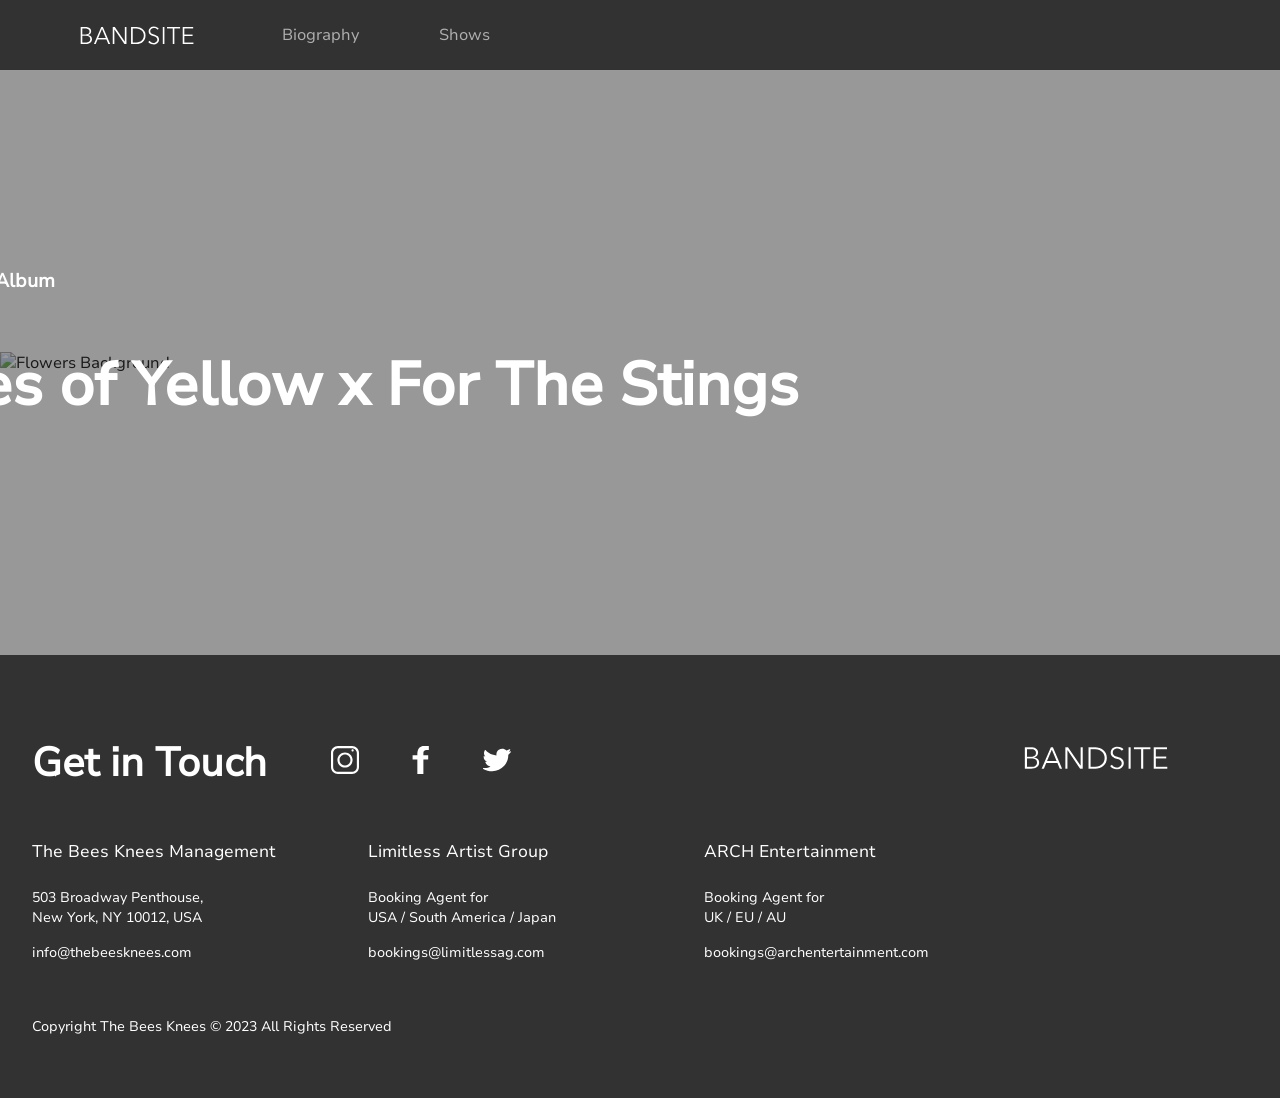
==== pages/shows.html @ fbd60a9e "added comments section to index, need to work on the avatar image, and align the header" ====
<!DOCTYPE html>
<html lang="en">

<head>
    <meta charset="UTF-8">
    <meta name="viewport" content="width=device-width, initial-scale=1.0">
    <meta name="author" content="Emerson Guimaraes">
    <title>Band Site</title>
    <link rel="stylesheet" href="../styles/patials/_global.scss">
    <link rel="stylesheet" href="../styles/shows.css">
</head>

<body>
    <header>
        <nav class="header-nav">
            <a href="../index.html" class="header-logo">
                <img src="../assets/logos/Logo-bandsite.svg" alt="Band Site Logo" class="header-logo-image">
            </a>
            <div class="header-nav-links">
                <li><a href="../index.html">Biography</a></li>
                <li><a href="#">Shows</a></li>
            </div>
        </nav>
        <section>
            <div class="header-container-background">
                <div class="header-container-image-container">
                    <img src="./assets/images/hero-bio.jpg" alt="Flowers Background" class="header-container-image">
                </div>
                <div class="header-container-text">
                    <h3 class="header-container-text-h3">Beautiful Beasts Album</h3>
                    <h1 class="header-container-text-h1">Stripes of Yellow x For The Stings</h1>
                </div>
            </div>
        </section>
    </header>

    <main>
        <section id="shows">
        </section>
    </main>

    <footer class="footer">
        <div class="footer-container">
            <div class="footer-get-in-touch">
                <h2>Get in Touch</h2>
                <div class="footer-social-icons">
                    <a href="https://www.instagram.com/" class="footer-icon">
                        <img src="../assets/icons/SVG/Icon-instagram.svg" alt="Instagram Icon">
                    </a>
                    <a href="https://www.Facebook.com/" class="footer-icon">
                        <img src="../assets/icons/SVG/Icon-facebook.svg" alt="Facebook Icon">
                    </a>
                    <a href="https://www.x.com/" class="footer-icon">
                        <img src="../assets/icons/SVG/Icon-twitter.svg" alt="Twitter Icon">
                    </a>
                </div>
            </div>

            <div class="footer-contact-info">
                <div class="footer-column">
                    <h3>The Bees Knees Management</h3>
                    <p>503 Broadway Penthouse,<br>New York, NY 10012, USA</p>
                    <p><a href="mailto:info@thebeesknees.com">info@thebeesknees.com</a></p>
                </div>

                <div class="footer-column">
                    <h3>Limitless Artist Group</h3>
                    <p>Booking Agent for <br>USA / South America / Japan</p>
                    <p><a href="mailto:bookings@limitlessag.com">bookings@limitlessag.com</a></p>
                </div>

                <div class="footer-column">
                    <h3>ARCH Entertainment</h3>
                    <p>Booking Agent for <br>UK / EU / AU</p>
                    <p><a href="mailto:bookings@archentertainment.com">bookings@archentertainment.com</a></p>
                </div>
            </div>
            <div class="footer-copyright">
                <p>Copyright The Bees Knees © 2023 All Rights Reserved</p>
            </div>
        </div>
        <div class="footer-brand-container">
            <a href="#" class="footer-logo">
                <img src="../assets/logos/Logo-bandsite.svg" alt="Band Site Logo" class="footer-logo-image">
            </a>
        </div>
    </footer>

</body>

</html>
---- styles/shows.css ----
/* Font Variables */
/* Colors Variables */
/* BansSite-Black */
/* BansSite-Silver */
/* BansSite-White */
/* Secondary Colors */
/* BansSite-DarkBlack */
/* BansSite-Mercury */
/* BansSite-Alabaster */
/* Font Face */
@font-face {
  font-family: "NunitoSans-Regular";
  font-style: normal;
  font-weight: 400;
  src: url("../../assets/fonts/NunitoSans-Regular.woff") format("woff");
}
@font-face {
  font-family: "NunitoSans-Medium";
  font-style: normal;
  src: url("../../assets/fonts/NunitoSans-Medium.woff") format("woff");
}
@font-face {
  font-family: "NunitoSans-Bold";
  font-style: normal;
  src: url("../../assets/fonts/NunitoSans-Bold.woff") format("woff");
}
/* Styles Start */
body {
  font-family: "NunitoSans-Regular", sans-serif;
  margin: 0;
}

.header-nav {
  background-color: #323232;
  display: flex;
  align-items: center;
  padding: 0;
}
@media screen and (max-width: 1279px) {
  .header-nav {
    flex-direction: row;
  }
}
@media screen and (max-width: 767px) {
  .header-nav {
    flex-direction: column;
  }
}

.header-logo {
  display: flex;
  align-items: center;
  padding: 0 2rem;
  margin-left: 3rem;
}
@media screen and (max-width: 1279px) {
  .header-logo {
    margin-left: 2rem;
    gap: 1rem;
    max-width: 8rem;
  }
}
@media screen and (max-width: 767px) {
  .header-logo {
    flex-direction: column;
    align-items: center;
    gap: 1rem;
    padding: 0;
    margin: 0;
    justify-content: center;
  }
}

.header-logo-image {
  display: block;
  width: auto;
  height: auto;
  -o-object-fit: contain;
     object-fit: contain;
  margin-right: 2rem;
}
@media screen and (max-width: 1279px) {
  .header-logo-image {
    margin-left: -1rem;
    width: 9rem;
  }
}
@media screen and (max-width: 767px) {
  .header-logo-image {
    padding-top: 1.5rem;
    margin-right: 0;
    width: 145%;
  }
}

.header-nav-links {
  list-style-type: none;
  display: flex;
  gap: 2rem;
  width: 100%;
  margin: 0;
}
@media screen and (max-width: 1279px) {
  .header-nav-links {
    gap: 1.5rem;
  }
}
@media screen and (max-width: 767px) {
  .header-nav-links {
    gap: 2rem;
    font-size: 1.25rem;
  }
}
.header-nav-links a {
  text-decoration: none;
  color: #afafaf;
}
.header-nav-links li {
  display: inline-block;
  text-align: center;
  padding: 1.5rem;
  position: relative;
}
@media screen and (max-width: 1279px) {
  .header-nav-links li {
    font-size: 1.15rem;
  }
}
@media screen and (max-width: 767px) {
  .header-nav-links li {
    width: 100%;
  }
}
.header-nav-links li::after {
  content: "";
  position: absolute;
  bottom: 0;
  left: 50%;
  transform: translateX(-50%);
  width: 1rem;
  height: 0.25rem;
  background-color: #ffffff;
  visibility: hidden;
}
.header-nav-links li:hover::after, .header-nav-links li.active::after {
  visibility: visible;
  width: 70%;
}
@media screen and (max-width: 1279px) {
  .header-nav-links li:hover::after, .header-nav-links li.active::after {
    width: 60%;
  }
}
@media screen and (max-width: 767px) {
  .header-nav-links li:hover::after, .header-nav-links li.active::after {
    width: 100%;
  }
}
.header-nav-links li:hover, .header-nav-links li.active {
  color: #ffffff;
  font-family: "NunitoSans-Bold", sans-serif;
}

footer {
  background-color: #323232;
  color: #ffffff;
  padding: 3rem 2rem;
  font-family: "NunitoSans-Regular", sans-serif;
}
footer .footer-container {
  display: grid;
  justify-content: space-between;
  align-items: flex-start;
  max-width: 85rem;
  margin: 0 auto;
}
footer .footer-container .footer-get-in-touch {
  min-width: 15rem;
  display: flex;
  align-items: center;
  justify-content: left;
}
footer .footer-container .footer-get-in-touch h2 {
  font-size: 2.5rem;
}
footer .footer-container .footer-get-in-touch .footer-social-icons {
  margin-left: 4rem;
  display: flex;
  gap: 3rem;
}
footer .footer-container .footer-get-in-touch .footer-social-icons .footer-icon img {
  width: 1.75rem;
  height: 1.75rem;
}
footer .footer-container .footer-contact-info {
  display: flex;
  justify-content: space-between;
  flex-wrap: wrap;
  gap: 3rem;
}
footer .footer-container .footer-contact-info .footer-column {
  width: 18rem;
  font-size: 0.9rem;
}
footer .footer-container .footer-contact-info .footer-column h3 {
  margin-bottom: 1.5rem;
  font-family: "NunitoSans-Regular", sans-serif;
  font-weight: 100;
}
footer .footer-container .footer-contact-info .footer-column p {
  margin-bottom: 0.5rem;
}
footer .footer-container .footer-contact-info .footer-column p a {
  text-decoration: none;
  color: #ffffff;
}
footer .footer-container .footer-copyright {
  text-align: left;
  margin-top: 2rem;
  font-size: 0.9rem;
}
footer .footer-brand-container {
  position: relative;
  display: flex;
  justify-content: flex-end;
  align-items: flex-start;
}
footer .footer-brand-container .footer-logo {
  display: block;
  position: relative;
  margin-top: -19rem;
  margin-right: 5rem;
}
footer .footer-brand-container .footer-logo .footer-logo-image {
  width: 16vh;
  height: auto;
}
@media screen and (max-width: 1024px) {
  footer .footer-container .footer-get-in-touch {
    width: 65%;
  }
  footer .footer-container .footer-get-in-touch .footer-social-icons {
    gap: 2rem;
  }
  footer .footer-container .footer-contact-info {
    width: 100%;
  }
  footer .footer-container .footer-contact-info .footer-column {
    width: auto;
  }
  footer .footer-container .footer-contact-info .footer-column h3 {
    font-size: 0.9rem;
  }
  footer .footer-container .footer-contact-info .footer-column p {
    font-size: 0.9rem;
  }
  footer .footer-container .footer-contact-info .footer-column p a {
    text-decoration: none;
    color: #ffffff;
  }
  footer .footer-container .footer-copyright {
    font-size: 0.9rem;
  }
  footer .footer-brand-container .footer-logo {
    position: absolute;
    margin-right: -1rem;
  }
  footer .footer-brand-container .footer-logo .footer-logo-image {
    width: 11vh;
  }
}
@media screen and (max-width: 768px) {
  footer {
    padding: 1rem;
  }
  footer .footer-container {
    display: flex;
    flex-direction: column;
  }
  footer .footer-container .footer-get-in-touch {
    display: block;
    width: 70%;
  }
  footer .footer-container .footer-get-in-touch h2 {
    font-size: 2.25rem;
    margin-bottom: 1rem;
  }
  footer .footer-container .footer-get-in-touch .footer-social-icons {
    margin: 0;
    margin-bottom: 1rem;
  }
  footer .footer-container .footer-contact-info {
    gap: 1rem;
    width: 100%;
    margin-bottom: 3rem;
  }
  footer .footer-container .footer-contact-info .footer-column h3 {
    font-size: 1rem;
  }
  footer .footer-container .footer-contact-info .footer-column p {
    font-size: 1rem;
  }
  footer .footer-container .footer-contact-info .footer-column p a {
    text-decoration: none;
    color: #ffffff;
  }
  footer .footer-container .footer-copyright {
    font-size: 0.8rem;
  }
  footer .footer-brand-container {
    position: absolute;
  }
  footer .footer-brand-container .footer-logo {
    margin-top: -4.5rem;
    margin-right: -9rem;
  }
  footer .footer-brand-container .footer-logo .footer-logo-image {
    width: 18vh;
  }
}

.header-container-background {
  position: relative;
  width: 100%;
  height: 65vh;
  overflow: hidden;
}
.header-container-background .header-container-image-container {
  position: relative;
  width: 100%;
  height: 100%;
  overflow: hidden;
  display: flex;
}
.header-container-background .header-container-image-container::before {
  content: "";
  position: absolute;
  width: 100%;
  height: 100%;
  background-color: #323232;
  opacity: 0.5;
  z-index: 1;
}
.header-container-background .header-container-image-container .header-container-image {
  width: 100%;
  height: auto;
  position: absolute;
  top: 50%;
  left: 50%;
  transform: translate(-50%, -50%);
}
.header-container-background .header-container-text {
  position: absolute;
  top: 50%;
  left: 20rem;
  transform: translate(-50%, -50%);
  z-index: 2;
  color: #ffffff;
  text-align: left;
}
.header-container-background .header-container-text h1 {
  font-size: 3.75rem;
  font-family: "NunitoSans-Medium", sans-serif;
}
@media screen and (max-width: 1024px) {
  .header-container-background {
    height: 40vh;
  }
  .header-container-background .header-container-text {
    left: 35%;
    transform: translate(-50%, -50%);
    text-align: left;
  }
  .header-container-background .header-container-text h1 {
    font-size: 4rem;
  }
}
@media screen and (max-width: 768px) {
  .header-container-background {
    height: 30vh;
  }
  .header-container-background .header-container-text h1 {
    font-size: 1.9rem;
  }
}/*# sourceMappingURL=shows.css.map */
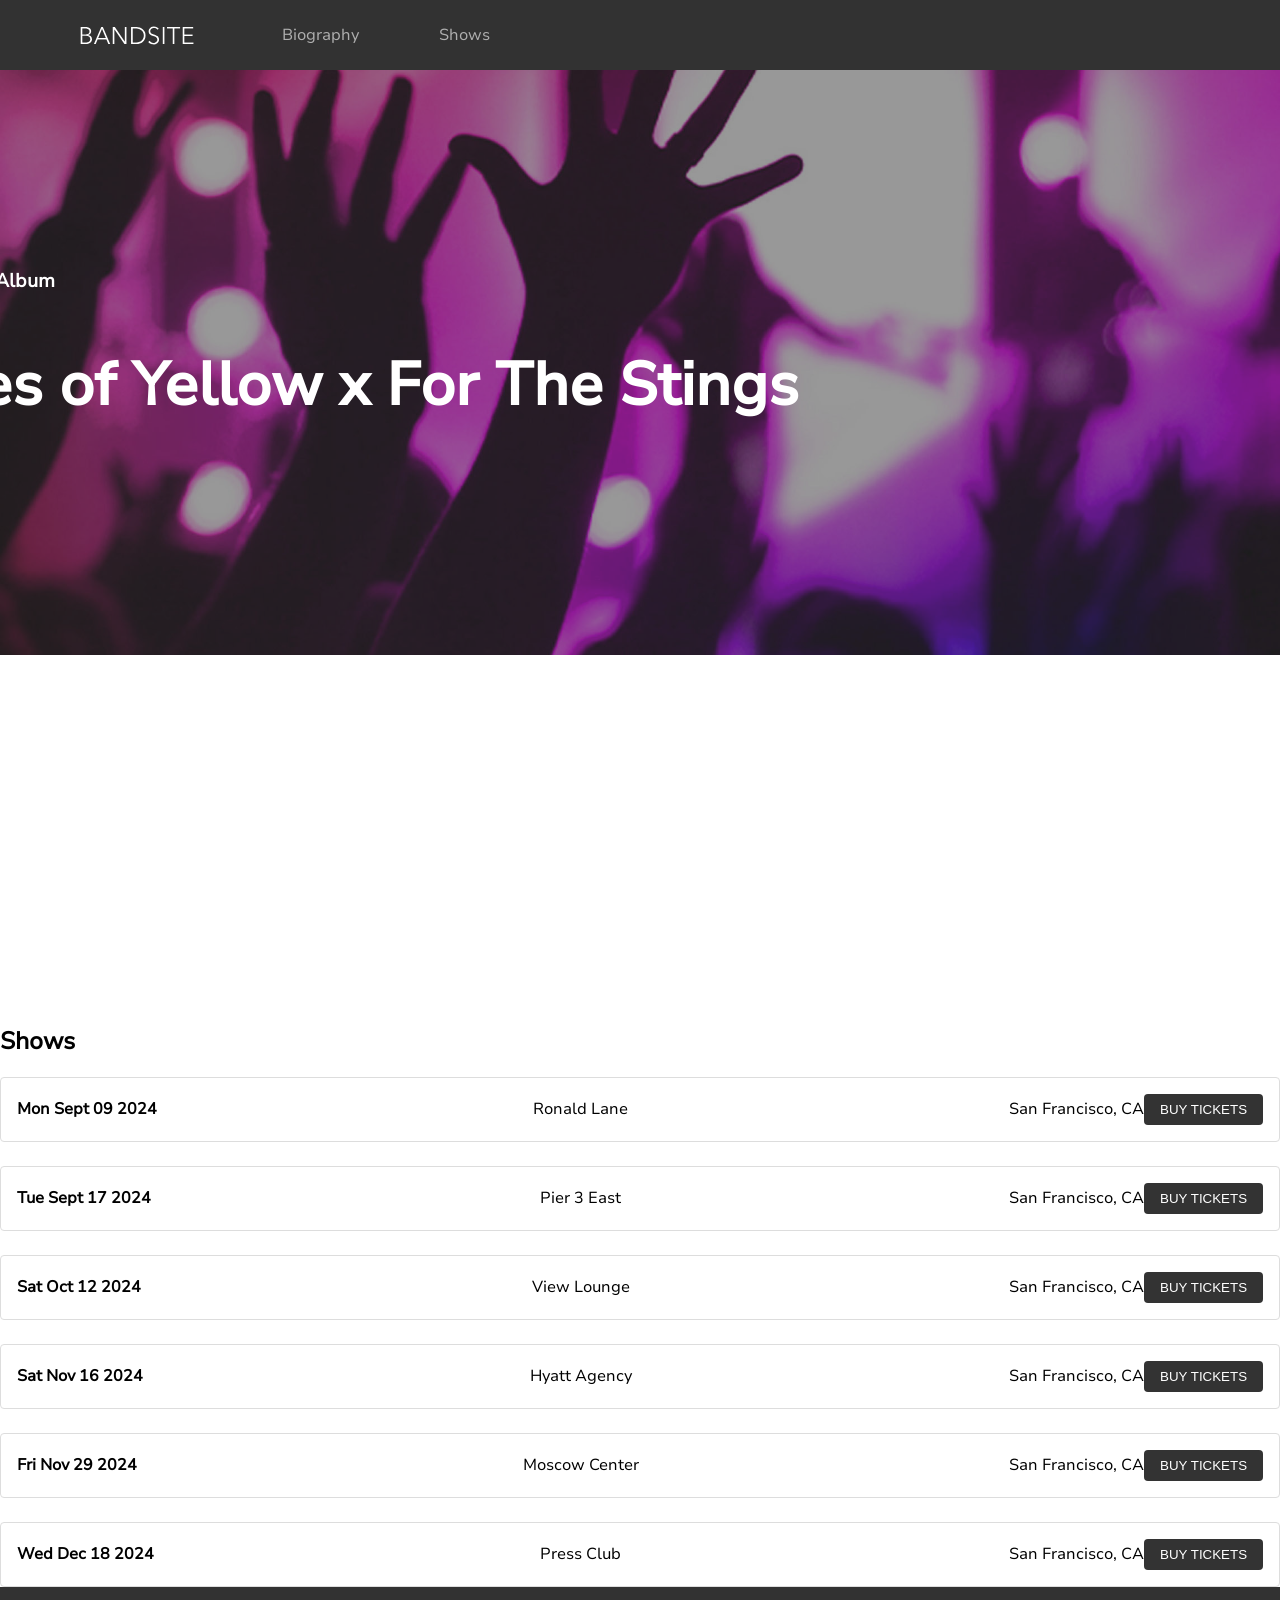
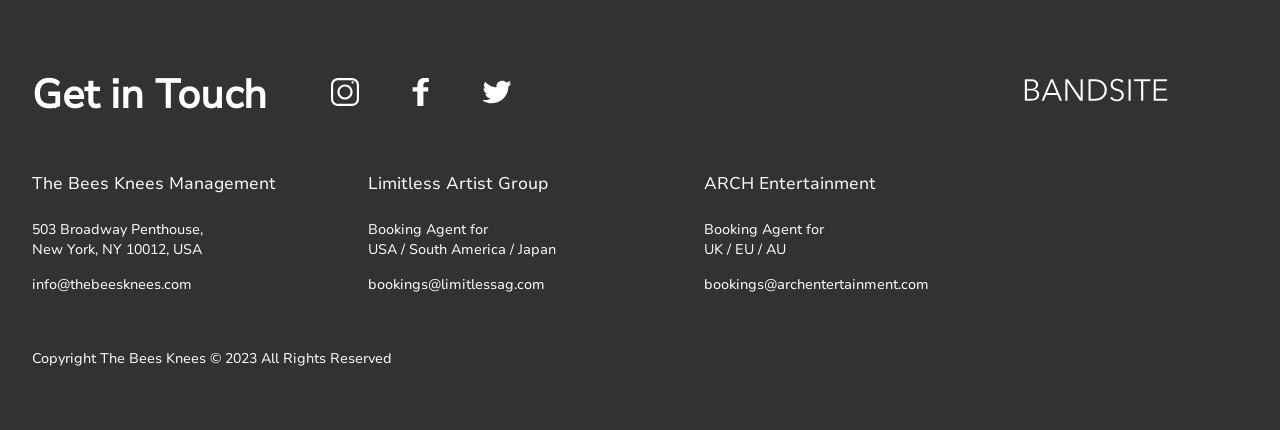
==== commit e31f3b66: "added the shows section, and working on the sound player" ====
--- a/pages/shows.html
+++ b/pages/shows.html
@@ -24,7 +24,7 @@
         <section>
             <div class="header-container-background">
                 <div class="header-container-image-container">
-                    <img src="./assets/images/hero-bio.jpg" alt="Flowers Background" class="header-container-image">
+                    <img src="../assets/images//hero-shows.jpg" alt="Flowers Background" class="header-container-image">
                 </div>
                 <div class="header-container-text">
                     <h3 class="header-container-text-h3">Beautiful Beasts Album</h3>
@@ -35,7 +35,16 @@
     </header>
 
     <main>
+
+        <section id="soundcloud-section">
+            <iframe width="100%" height="300" scrolling="no" frameborder="no" allow="autoplay"
+                src="https://w.soundcloud.com/player/?url=https%3A//api.soundcloud.com/tracks/1853227659&color=%23ff5500&auto_play=false&hide_related=false&show_comments=true&show_user=true&show_reposts=false&show_teaser=true&visual=true"></iframe>
+        </section>
         <section id="shows">
+            <h2>Shows</h2>
+            <div id="shows-list" class="shows-list">
+                <script src="../scripts/build-shows-page.js"></script>
+            </div>
         </section>
     </main>
 
--- a/styles/shows.css
+++ b/styles/shows.css
@@ -382,4 +382,69 @@
   .header-container-background .header-container-text h1 {
     font-size: 1.9rem;
   }
+}
+
+main #soundcloud-section {
+  margin: 2rem 0;
+}
+main #soundcloud-section iframe {
+  border-radius: 4px;
+}
+main .shows-list {
+  display: flex;
+  flex-direction: column;
+  gap: 1.5rem;
+}
+main .show-item {
+  display: flex;
+  justify-content: space-between;
+  align-items: center;
+  padding: 1rem;
+  border: 1px solid #ddd;
+  border-radius: 4px;
+  background-color: #fff;
+  cursor: pointer;
+  transition: background-color 0.3s ease, border-color 0.3s ease;
+}
+main .show-item:hover {
+  background-color: #f9f9f9;
+  border-color: #bbb;
+}
+main .show-item.selected {
+  background-color: #333;
+  color: #fff;
+  border-color: #333;
+}
+main .show-item.selected .buy-tickets {
+  background-color: #ff5500;
+  color: #fff;
+}
+main .show-item p {
+  margin: 0;
+  flex: 1;
+  text-align: left;
+}
+main .show-item p.show-date {
+  font-weight: bold;
+  flex: 2;
+}
+main .show-item p.show-venue {
+  text-align: center;
+  flex: 2;
+}
+main .show-item p.show-location {
+  text-align: right;
+  flex: 2;
+}
+main .show-item .buy-tickets {
+  padding: 0.5rem 1rem;
+  border: none;
+  border-radius: 4px;
+  background-color: #333;
+  color: #fff;
+  cursor: pointer;
+  transition: background-color 0.3s ease;
+}
+main .show-item .buy-tickets:hover {
+  background-color: #555;
 }/*# sourceMappingURL=shows.css.map */
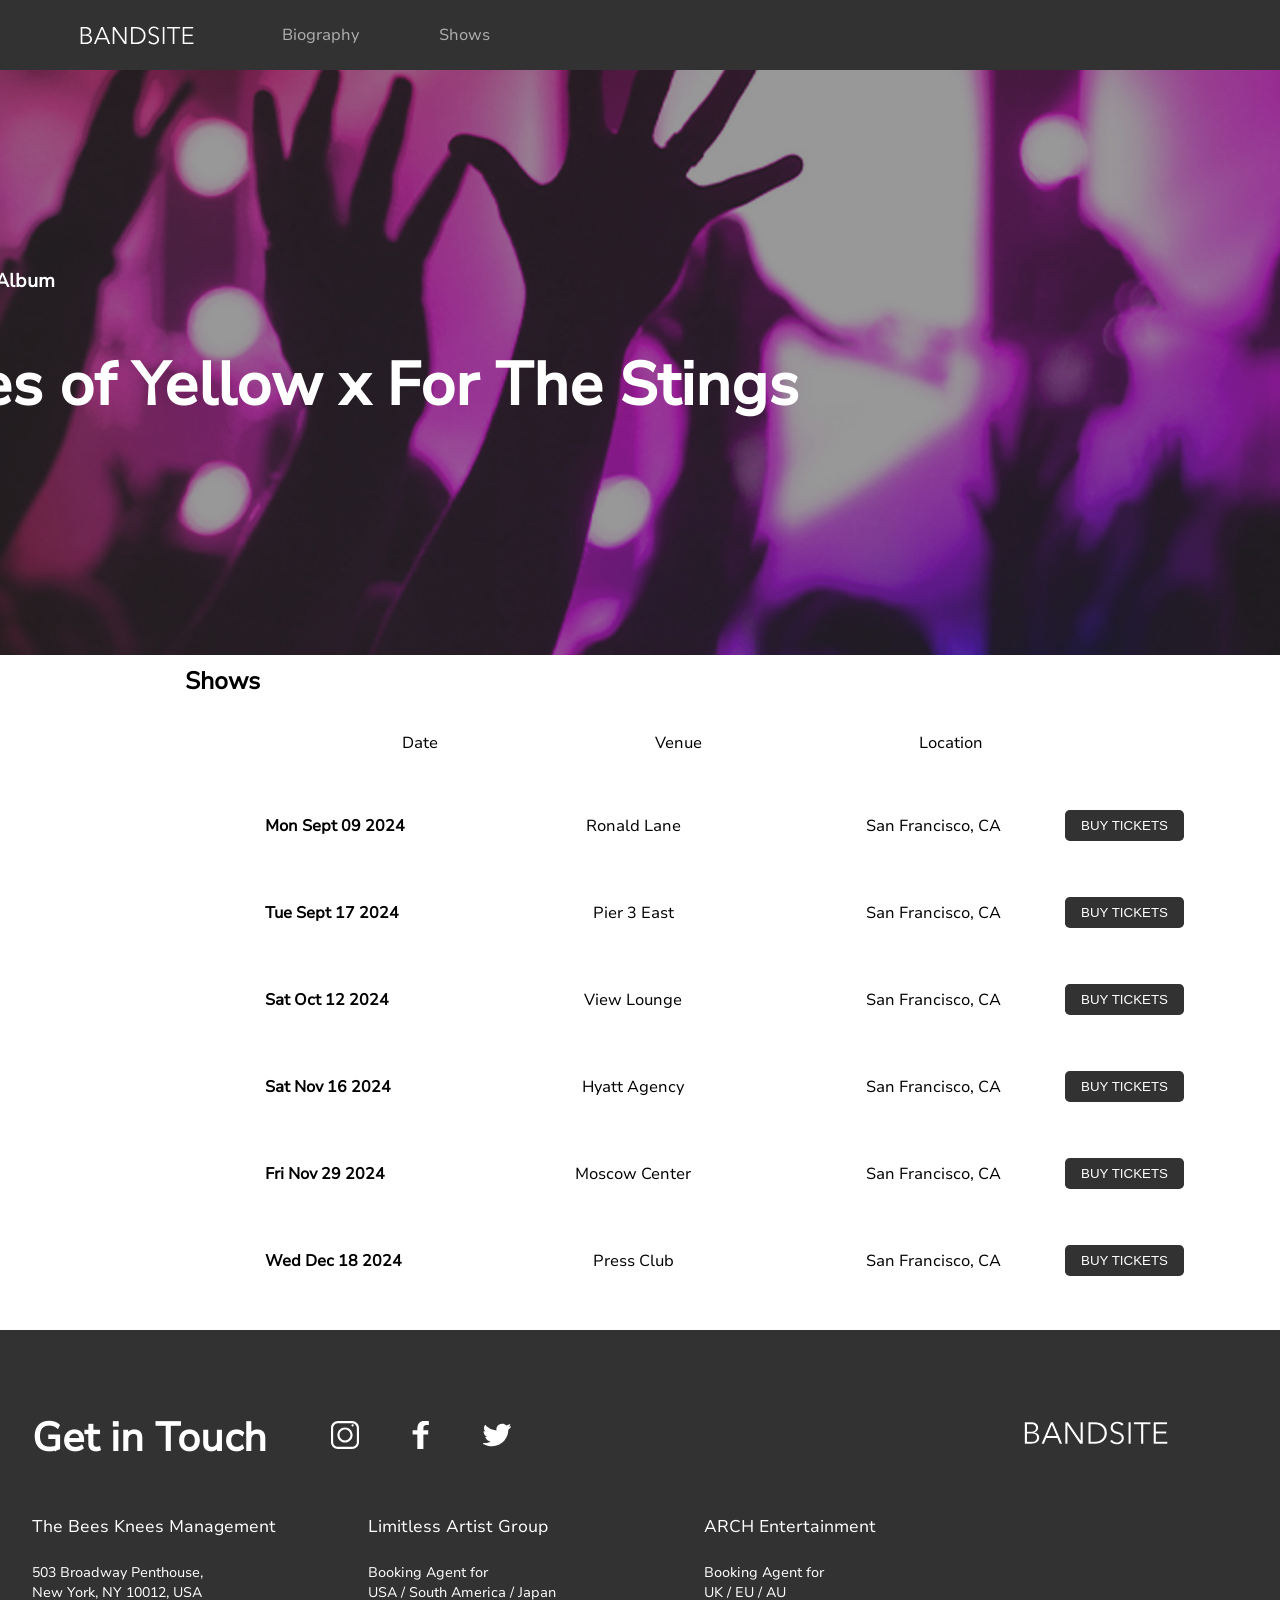
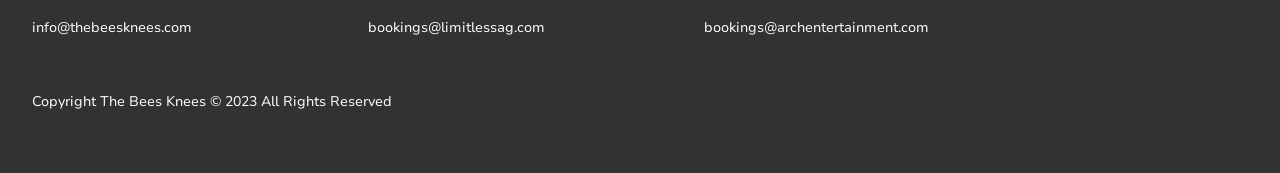
==== commit a48b3ba9: "working on the shows page now" ====
--- a/pages/shows.html
+++ b/pages/shows.html
@@ -24,6 +24,10 @@
         <section>
             <div class="header-container-background">
                 <div class="header-container-image-container">
+                    <section id="soundcloud-section">
+                        <iframe width="100%" height="300" scrolling="no" frameborder="no" allow="autoplay"
+                            src="https://w.soundcloud.com/player/?url=https%3A//api.soundcloud.com/tracks/1853227659&color=%23ff5500&auto_play=false&hide_related=false&show_comments=true&show_user=true&show_reposts=false&show_teaser=true&visual=true"></iframe>
+                    </section>
                     <img src="../assets/images//hero-shows.jpg" alt="Flowers Background" class="header-container-image">
                 </div>
                 <div class="header-container-text">
@@ -35,11 +39,6 @@
     </header>
 
     <main>
-
-        <section id="soundcloud-section">
-            <iframe width="100%" height="300" scrolling="no" frameborder="no" allow="autoplay"
-                src="https://w.soundcloud.com/player/?url=https%3A//api.soundcloud.com/tracks/1853227659&color=%23ff5500&auto_play=false&hide_related=false&show_comments=true&show_user=true&show_reposts=false&show_teaser=true&visual=true"></iframe>
-        </section>
         <section id="shows">
             <h2>Shows</h2>
             <div id="shows-list" class="shows-list">
--- a/styles/shows.css
+++ b/styles/shows.css
@@ -379,72 +379,87 @@
   .header-container-background {
     height: 30vh;
   }
+  .header-container-background .header-container-text {
+    left: 50%;
+    transform: translate(-50%, -50%);
+    text-align: center;
+  }
   .header-container-background .header-container-text h1 {
     font-size: 1.9rem;
   }
 }
 
+main {
+  display: flex;
+  justify-content: flex-end;
+  align-items: center;
+  height: 75vh;
+  width: auto;
+}
 main #soundcloud-section {
   margin: 2rem 0;
 }
 main #soundcloud-section iframe {
-  border-radius: 4px;
-}
-main .shows-list {
+  border-radius: 0.3rem;
+}
+main #shows .shows-list {
   display: flex;
   flex-direction: column;
   gap: 1.5rem;
-}
-main .show-item {
+  margin-bottom: 3rem;
+  margin-right: 5rem;
+}
+main #shows .show-header {
+  display: flex;
+  justify-content: space-evenly;
+  align-items: center;
+}
+main #shows .show-item {
   display: flex;
   justify-content: space-between;
   align-items: center;
   padding: 1rem;
-  border: 1px solid #ddd;
-  border-radius: 4px;
-  background-color: #fff;
   cursor: pointer;
   transition: background-color 0.3s ease, border-color 0.3s ease;
 }
-main .show-item:hover {
-  background-color: #f9f9f9;
-  border-color: #bbb;
-}
-main .show-item.selected {
-  background-color: #333;
-  color: #fff;
-  border-color: #333;
-}
-main .show-item.selected .buy-tickets {
-  background-color: #ff5500;
-  color: #fff;
-}
-main .show-item p {
-  margin: 0;
+main #shows .show-item:hover {
+  background-color: #e1e1e1;
+}
+main #shows .show-item.selected {
+  background-color: #323232;
+  color: #ffffff;
+}
+main #shows .show-item.selected .buy-tickets {
+  background-color: red;
+  color: #ffffff;
+}
+main #shows .show-item p {
+  margin: 0 4rem 0;
   flex: 1;
   text-align: left;
-}
-main .show-item p.show-date {
+  width: 10rem;
+}
+main #shows .show-item p.show-date {
   font-weight: bold;
-  flex: 2;
-}
-main .show-item p.show-venue {
+  flex: 3;
+}
+main #shows .show-item p.show-venue {
   text-align: center;
   flex: 2;
 }
-main .show-item p.show-location {
+main #shows .show-item p.show-location {
   text-align: right;
-  flex: 2;
-}
-main .show-item .buy-tickets {
+  flex: 3;
+}
+main #shows .show-item .buy-tickets {
   padding: 0.5rem 1rem;
   border: none;
-  border-radius: 4px;
-  background-color: #333;
-  color: #fff;
+  border-radius: 0.3rem;
+  background-color: #323232;
+  color: #ffffff;
   cursor: pointer;
   transition: background-color 0.3s ease;
 }
-main .show-item .buy-tickets:hover {
-  background-color: #555;
+main #shows .show-item .buy-tickets:hover {
+  background-color: #323232;
 }/*# sourceMappingURL=shows.css.map */
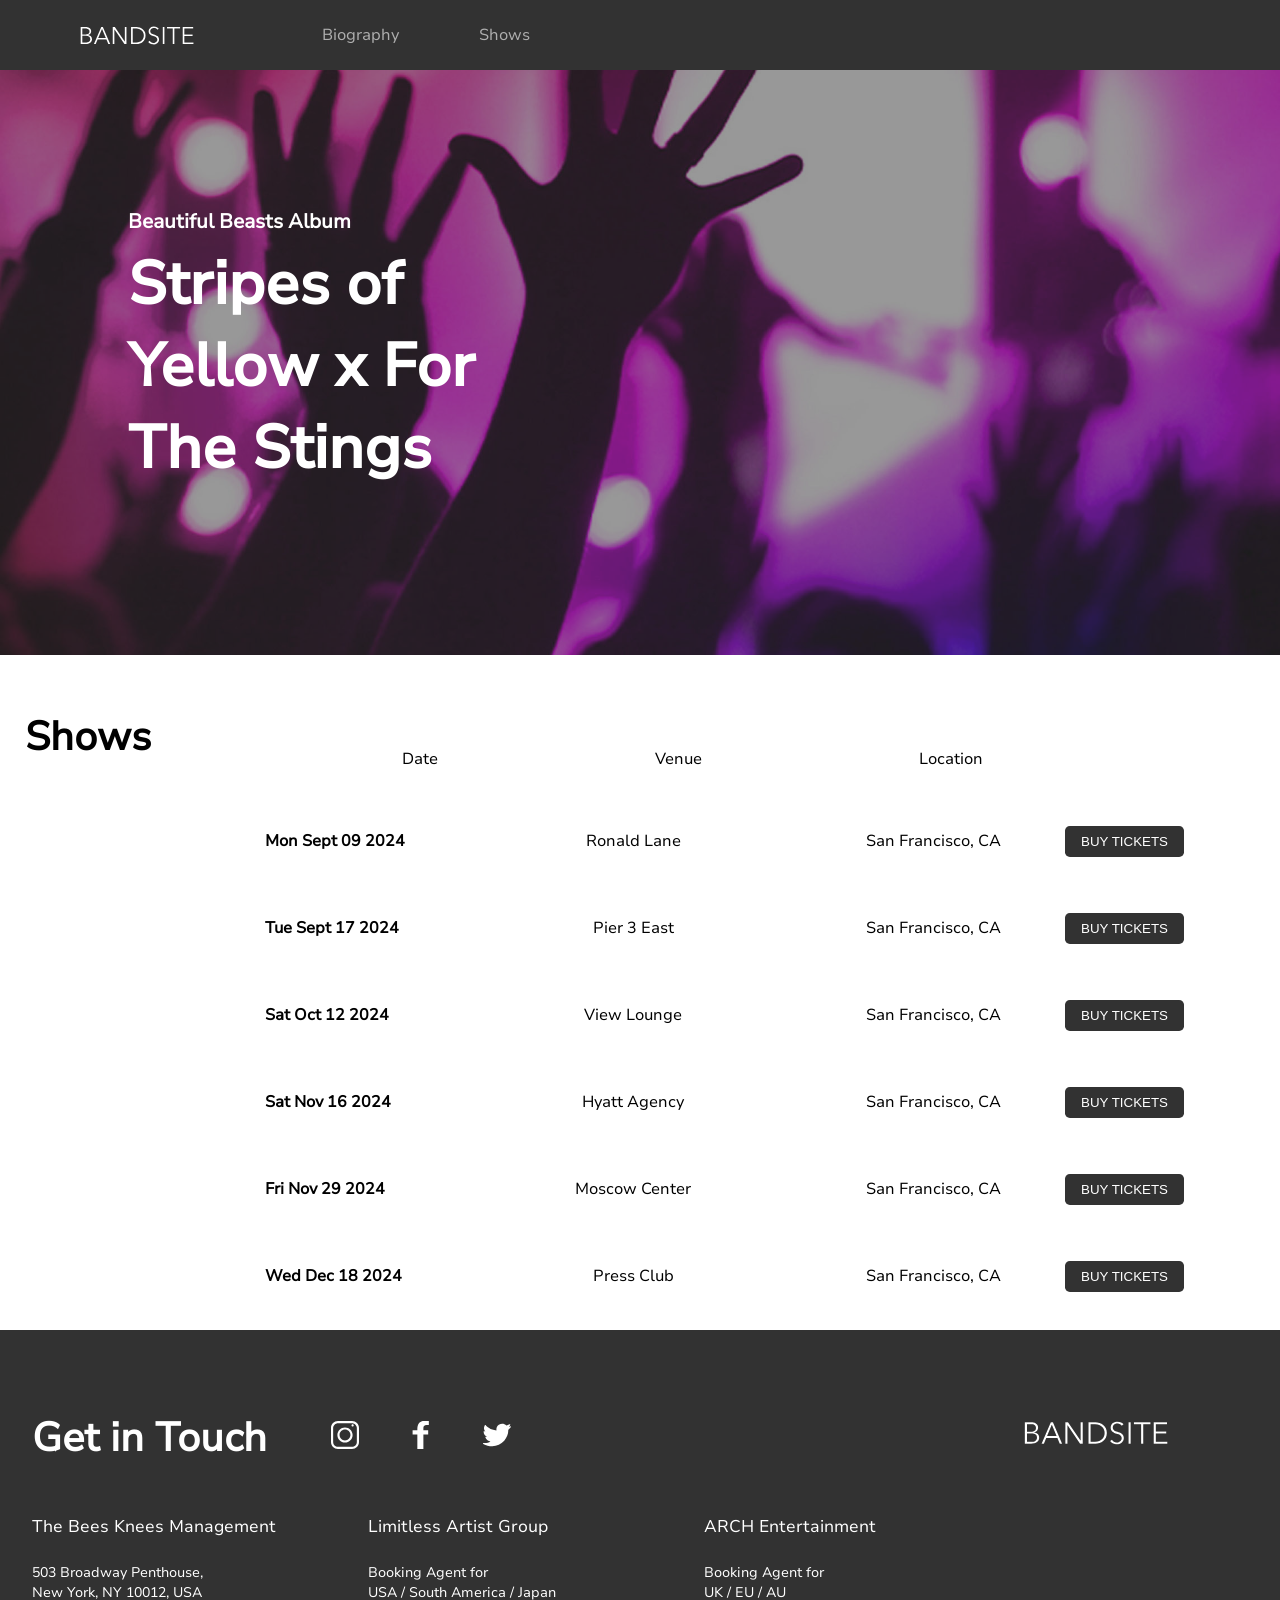
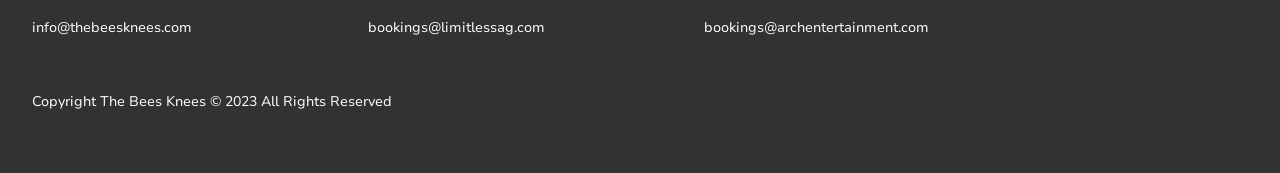
==== commit d7a7ce0d: "shows page is good for desktop, need to work on tablet and phone when i get time" ====
--- a/pages/shows.html
+++ b/pages/shows.html
@@ -16,19 +16,21 @@
             <a href="../index.html" class="header-logo">
                 <img src="../assets/logos/Logo-bandsite.svg" alt="Band Site Logo" class="header-logo-image">
             </a>
-            <div class="header-nav-links">
+            <ul class="header-nav-links">
                 <li><a href="../index.html">Biography</a></li>
                 <li><a href="#">Shows</a></li>
-            </div>
+            </ul>
         </nav>
+
         <section>
             <div class="header-container-background">
                 <div class="header-container-image-container">
                     <section id="soundcloud-section">
                         <iframe width="100%" height="300" scrolling="no" frameborder="no" allow="autoplay"
-                            src="https://w.soundcloud.com/player/?url=https%3A//api.soundcloud.com/tracks/1853227659&color=%23ff5500&auto_play=false&hide_related=false&show_comments=true&show_user=true&show_reposts=false&show_teaser=true&visual=true"></iframe>
+                            src="https://w.soundcloud.com/player/?url=https%3A//api.soundcloud.com/tracks/1853227659&color=%23ff5500&auto_play=false&hide_related=false&show_comments=true&show_user=true&show_reposts=false&show_teaser=true&visual=true">
+                        </iframe>
                     </section>
-                    <img src="../assets/images//hero-shows.jpg" alt="Flowers Background" class="header-container-image">
+                    <img src="../assets/images/hero-shows.jpg" alt="Flowers Background" class="header-container-image">
                 </div>
                 <div class="header-container-text">
                     <h3 class="header-container-text-h3">Beautiful Beasts Album</h3>
@@ -37,6 +39,7 @@
             </div>
         </section>
     </header>
+
 
     <main>
         <section id="shows">
--- a/styles/shows.css
+++ b/styles/shows.css
@@ -345,22 +345,43 @@
   width: 100%;
   height: auto;
   position: absolute;
+  -o-object-fit: cover;
+     object-fit: cover;
   top: 50%;
   left: 50%;
   transform: translate(-50%, -50%);
 }
+.header-container-background .header-container-image-container #soundcloud-section {
+  position: absolute;
+  top: 50%;
+  right: 8rem;
+  transform: translateY(-50%);
+  width: 25rem;
+  z-index: 2;
+}
+.header-container-background .header-container-image-container #soundcloud-section iframe {
+  width: 100%;
+  height: 300px;
+  border-radius: 4px;
+}
 .header-container-background .header-container-text {
   position: absolute;
   top: 50%;
-  left: 20rem;
-  transform: translate(-50%, -50%);
+  left: 8rem;
+  transform: translateY(-50%);
   z-index: 2;
   color: #ffffff;
   text-align: left;
+  max-width: 35%;
+}
+.header-container-background .header-container-text h3 {
+  font-size: 1.25rem;
+  margin-bottom: 0rem;
 }
 .header-container-background .header-container-text h1 {
   font-size: 3.75rem;
   font-family: "NunitoSans-Medium", sans-serif;
+  margin-top: 0.5rem;
 }
 @media screen and (max-width: 1024px) {
   .header-container-background {
@@ -374,6 +395,13 @@
   .header-container-background .header-container-text h1 {
     font-size: 4rem;
   }
+  .header-container-background #soundcloud-section {
+    width: 20rem;
+    right: 1rem;
+  }
+  .header-container-background #soundcloud-section iframe {
+    height: 250px;
+  }
 }
 @media screen and (max-width: 768px) {
   .header-container-background {
@@ -387,6 +415,15 @@
   .header-container-background .header-container-text h1 {
     font-size: 1.9rem;
   }
+  .header-container-background #soundcloud-section {
+    position: static;
+    transform: none;
+    width: 100%;
+    margin: 1rem 0;
+  }
+  .header-container-background #soundcloud-section iframe {
+    height: 200px;
+  }
 }
 
 main {
@@ -408,6 +445,12 @@
   gap: 1.5rem;
   margin-bottom: 3rem;
   margin-right: 5rem;
+}
+main #shows h2 {
+  margin-bottom: -2rem;
+  margin-top: 5rem;
+  margin-left: -10rem;
+  font-size: 2.5rem;
 }
 main #shows .show-header {
   display: flex;
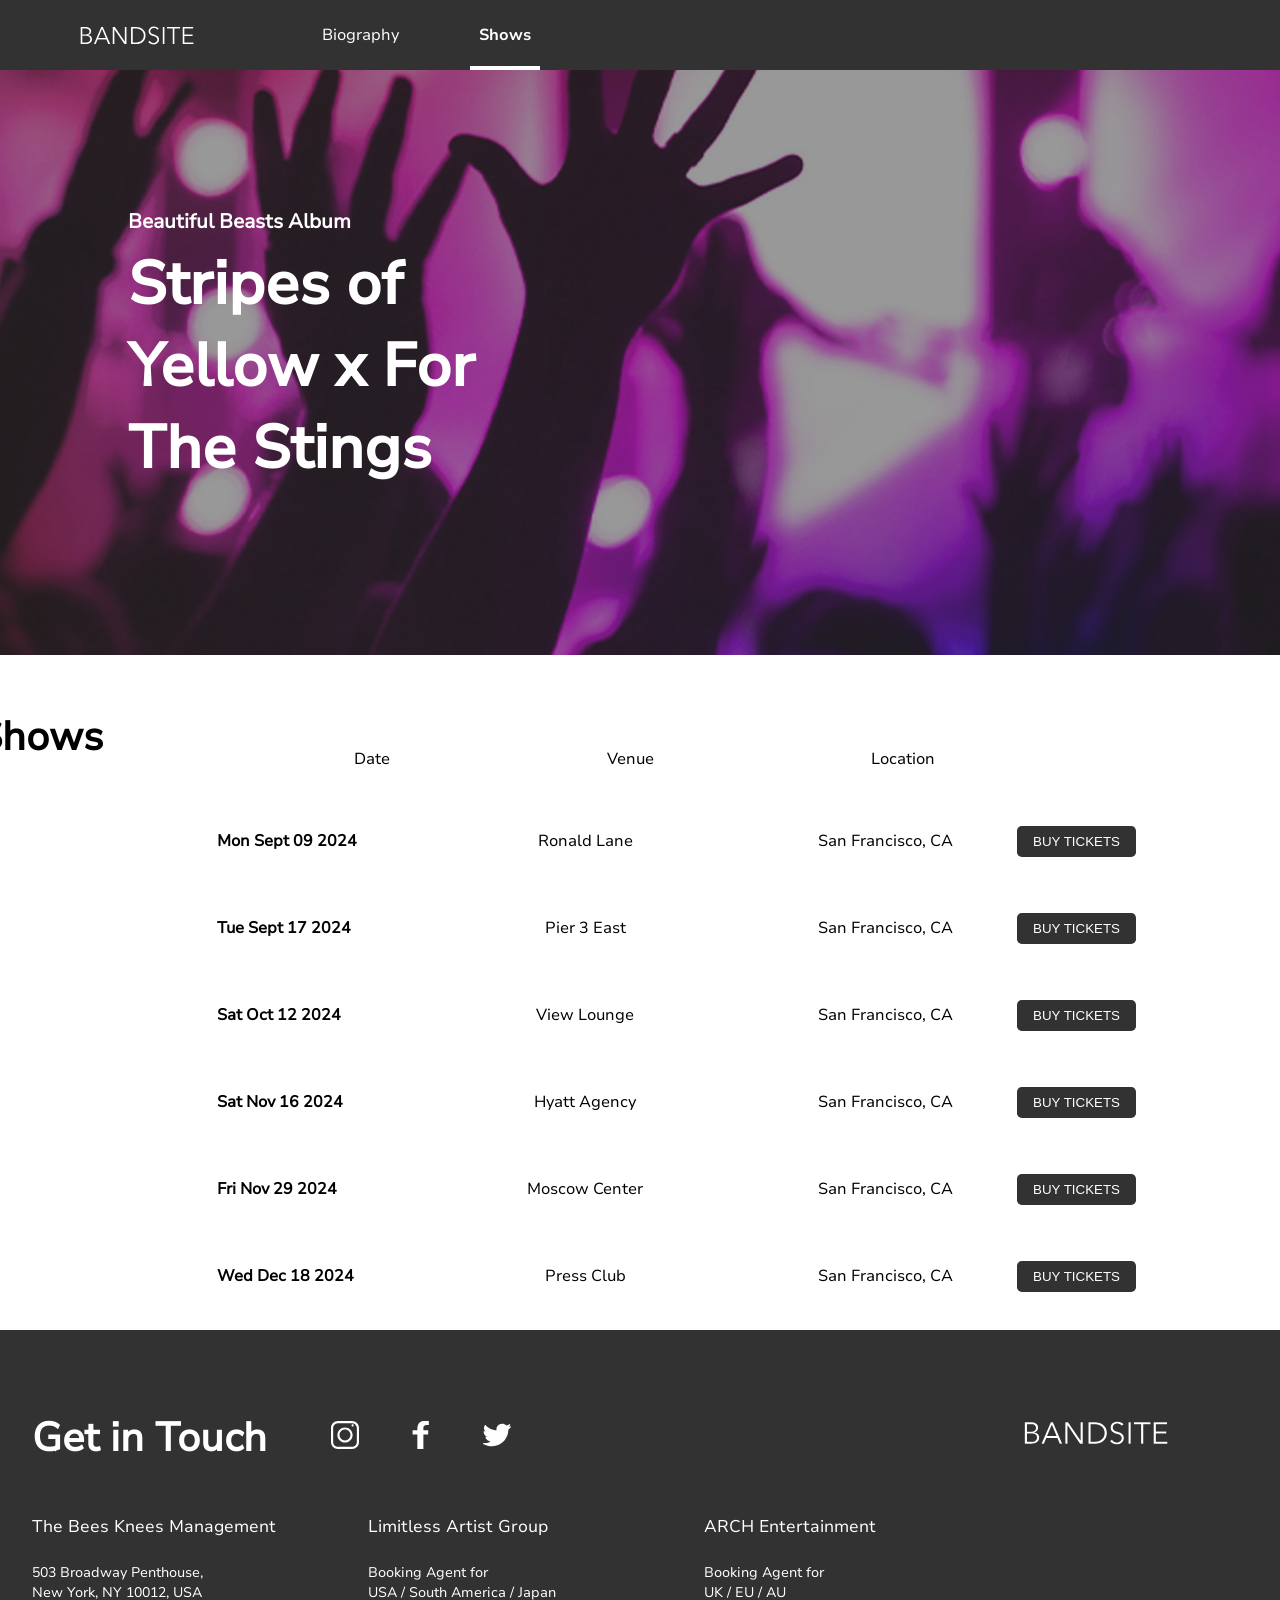
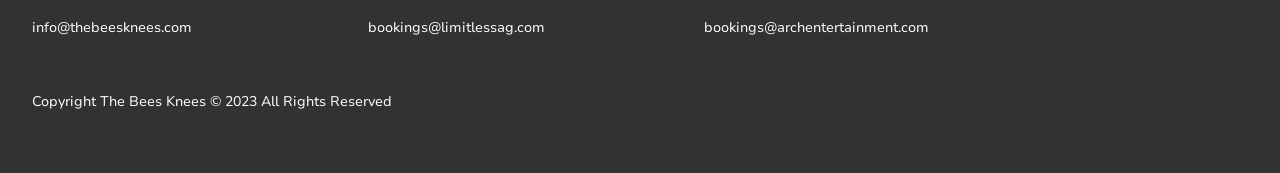
==== commit 1815c1b5: "fixed the shows page for phone size" ====
--- a/pages/shows.html
+++ b/pages/shows.html
@@ -18,7 +18,7 @@
             </a>
             <ul class="header-nav-links">
                 <li><a href="../index.html">Biography</a></li>
-                <li><a href="#">Shows</a></li>
+                <li class="active"><a href="#">Shows</a></li>
             </ul>
         </nav>
 
@@ -27,8 +27,7 @@
                 <div class="header-container-image-container">
                     <section id="soundcloud-section">
                         <iframe width="100%" height="300" scrolling="no" frameborder="no" allow="autoplay"
-                            src="https://w.soundcloud.com/player/?url=https%3A//api.soundcloud.com/tracks/1853227659&color=%23ff5500&auto_play=false&hide_related=false&show_comments=true&show_user=true&show_reposts=false&show_teaser=true&visual=true">
-                        </iframe>
+                            src="https://w.soundcloud.com/player/?url=https%3A//api.soundcloud.com/tracks/535872399&color=%23ff5500&auto_play=false&hide_related=false&show_comments=true&show_user=true&show_reposts=false&show_teaser=true&visual=true"></iframe>
                     </section>
                     <img src="../assets/images/hero-shows.jpg" alt="Flowers Background" class="header-container-image">
                 </div>
--- a/styles/shows.css
+++ b/styles/shows.css
@@ -111,10 +111,6 @@
     font-size: 1.25rem;
   }
 }
-.header-nav-links a {
-  text-decoration: none;
-  color: #afafaf;
-}
 .header-nav-links li {
   display: inline-block;
   text-align: center;
@@ -157,8 +153,14 @@
   }
 }
 .header-nav-links li:hover, .header-nav-links li.active {
+  font-family: "NunitoSans-Bold", sans-serif;
+}
+.header-nav-links li:not(.active) {
+  font-family: "NunitoSans-Regular", sans-serif;
+}
+.header-nav-links li a {
   color: #ffffff;
-  font-family: "NunitoSans-Bold", sans-serif;
+  text-decoration: none;
 }
 
 footer {
@@ -235,7 +237,7 @@
   width: 16vh;
   height: auto;
 }
-@media screen and (max-width: 1024px) {
+@media screen and (max-width: 1279px) {
   footer .footer-container .footer-get-in-touch {
     width: 65%;
   }
@@ -383,46 +385,55 @@
   font-family: "NunitoSans-Medium", sans-serif;
   margin-top: 0.5rem;
 }
-@media screen and (max-width: 1024px) {
+@media screen and (max-width: 1279px) {
+  .header-container-background {
+    height: 50vh;
+  }
+  .header-container-background .header-container-image-container #soundcloud-section {
+    left: 3rem;
+    transform: none;
+  }
+  .header-container-background .header-container-image-container #soundcloud-section iframe {
+    height: 10.375rem;
+    border-radius: 0.5rem;
+  }
+  .header-container-background .header-container-text {
+    left: 3rem;
+    max-width: 85%;
+    top: 10rem;
+  }
+  .header-container-background .header-container-text h3 {
+    font-size: 2rem;
+  }
+  .header-container-background .header-container-text h1 {
+    font-size: 3.5rem;
+  }
+}
+@media screen and (max-width: 768px) {
   .header-container-background {
     height: 40vh;
-  }
-  .header-container-background .header-container-text {
-    left: 35%;
-    transform: translate(-50%, -50%);
-    text-align: left;
-  }
-  .header-container-background .header-container-text h1 {
-    font-size: 4rem;
-  }
-  .header-container-background #soundcloud-section {
-    width: 20rem;
-    right: 1rem;
-  }
-  .header-container-background #soundcloud-section iframe {
-    height: 250px;
-  }
-}
-@media screen and (max-width: 768px) {
-  .header-container-background {
-    height: 30vh;
   }
   .header-container-background .header-container-text {
     left: 50%;
     transform: translate(-50%, -50%);
-    text-align: center;
+    text-align: left;
+    top: 6rem;
+    width: 95%;
   }
   .header-container-background .header-container-text h1 {
     font-size: 1.9rem;
   }
-  .header-container-background #soundcloud-section {
-    position: static;
+  .header-container-background .header-container-text h3 {
+    font-size: 1rem;
+  }
+  .header-container-background .header-container-image-container #soundcloud-section {
+    left: 1rem;
     transform: none;
-    width: 100%;
-    margin: 1rem 0;
-  }
-  .header-container-background #soundcloud-section iframe {
-    height: 200px;
+  }
+  .header-container-background .header-container-image-container #soundcloud-section iframe {
+    height: 8rem;
+    border-radius: 0.5rem;
+    width: 87%;
   }
 }
 
@@ -444,7 +455,7 @@
   flex-direction: column;
   gap: 1.5rem;
   margin-bottom: 3rem;
-  margin-right: 5rem;
+  margin-right: 8rem;
 }
 main #shows h2 {
   margin-bottom: -2rem;
@@ -505,4 +516,93 @@
 }
 main #shows .show-item .buy-tickets:hover {
   background-color: #323232;
+}
+@media screen and (max-width: 1279px) {
+  main {
+    height: 70vh;
+  }
+  main #shows {
+    width: 100%;
+    margin: 0;
+  }
+  main #shows h2 {
+    font-size: 2rem;
+    text-align: left;
+    margin-bottom: 1rem;
+    margin-left: 2rem;
+    margin-top: 0;
+  }
+  main #shows .show-header p.show-date, main #shows .show-header p.show-venue, main #shows .show-header p.show-location {
+    text-align: left;
+  }
+  main #shows .shows-list {
+    display: flex;
+    flex-direction: column;
+    gap: 1rem;
+    margin: 0;
+    width: 100%;
+  }
+  main #shows .show-item {
+    padding: 1rem;
+  }
+  main #shows .show-item p {
+    margin: 0.5rem 0;
+    font-size: 1rem;
+  }
+  main #shows .show-item p.show-date {
+    font-size: 1rem;
+    font-weight: normal;
+    text-align: left;
+  }
+  main #shows .show-item p.show-venue, main #shows .show-item p.show-location {
+    font-size: 1rem;
+    text-align: left;
+  }
+}
+@media screen and (max-width: 768px) {
+  main {
+    height: auto;
+  }
+  main #shows {
+    max-width: 100%;
+    margin: 0 auto;
+  }
+  main #shows h2 {
+    font-size: 1.75rem;
+    text-align: left;
+    margin-top: 2rem;
+  }
+  main #shows .shows-list {
+    display: flex;
+    flex-direction: column;
+    gap: 0;
+  }
+  main #shows .show-item {
+    display: flex;
+    flex-direction: column;
+  }
+  main #shows .show-item p {
+    margin: 0.5rem 0;
+    font-size: 1rem;
+    padding: 0.5rem;
+    margin-left: -10rem;
+  }
+  main #shows .show-item p.show-date {
+    font-weight: bold;
+    font-size: 1rem;
+    margin-bottom: 0.5rem;
+    margin-left: -10rem;
+  }
+  main #shows .show-item p.show-venue, main #shows .show-item p.show-location {
+    font-size: 1rem;
+    margin: 0.25rem 0;
+    margin-left: -10rem;
+  }
+  main #shows .show-item .buy-tickets {
+    display: block;
+    width: 100%;
+    padding: 0.75rem 0;
+    text-align: center;
+    font-weight: bold;
+  }
 }/*# sourceMappingURL=shows.css.map */
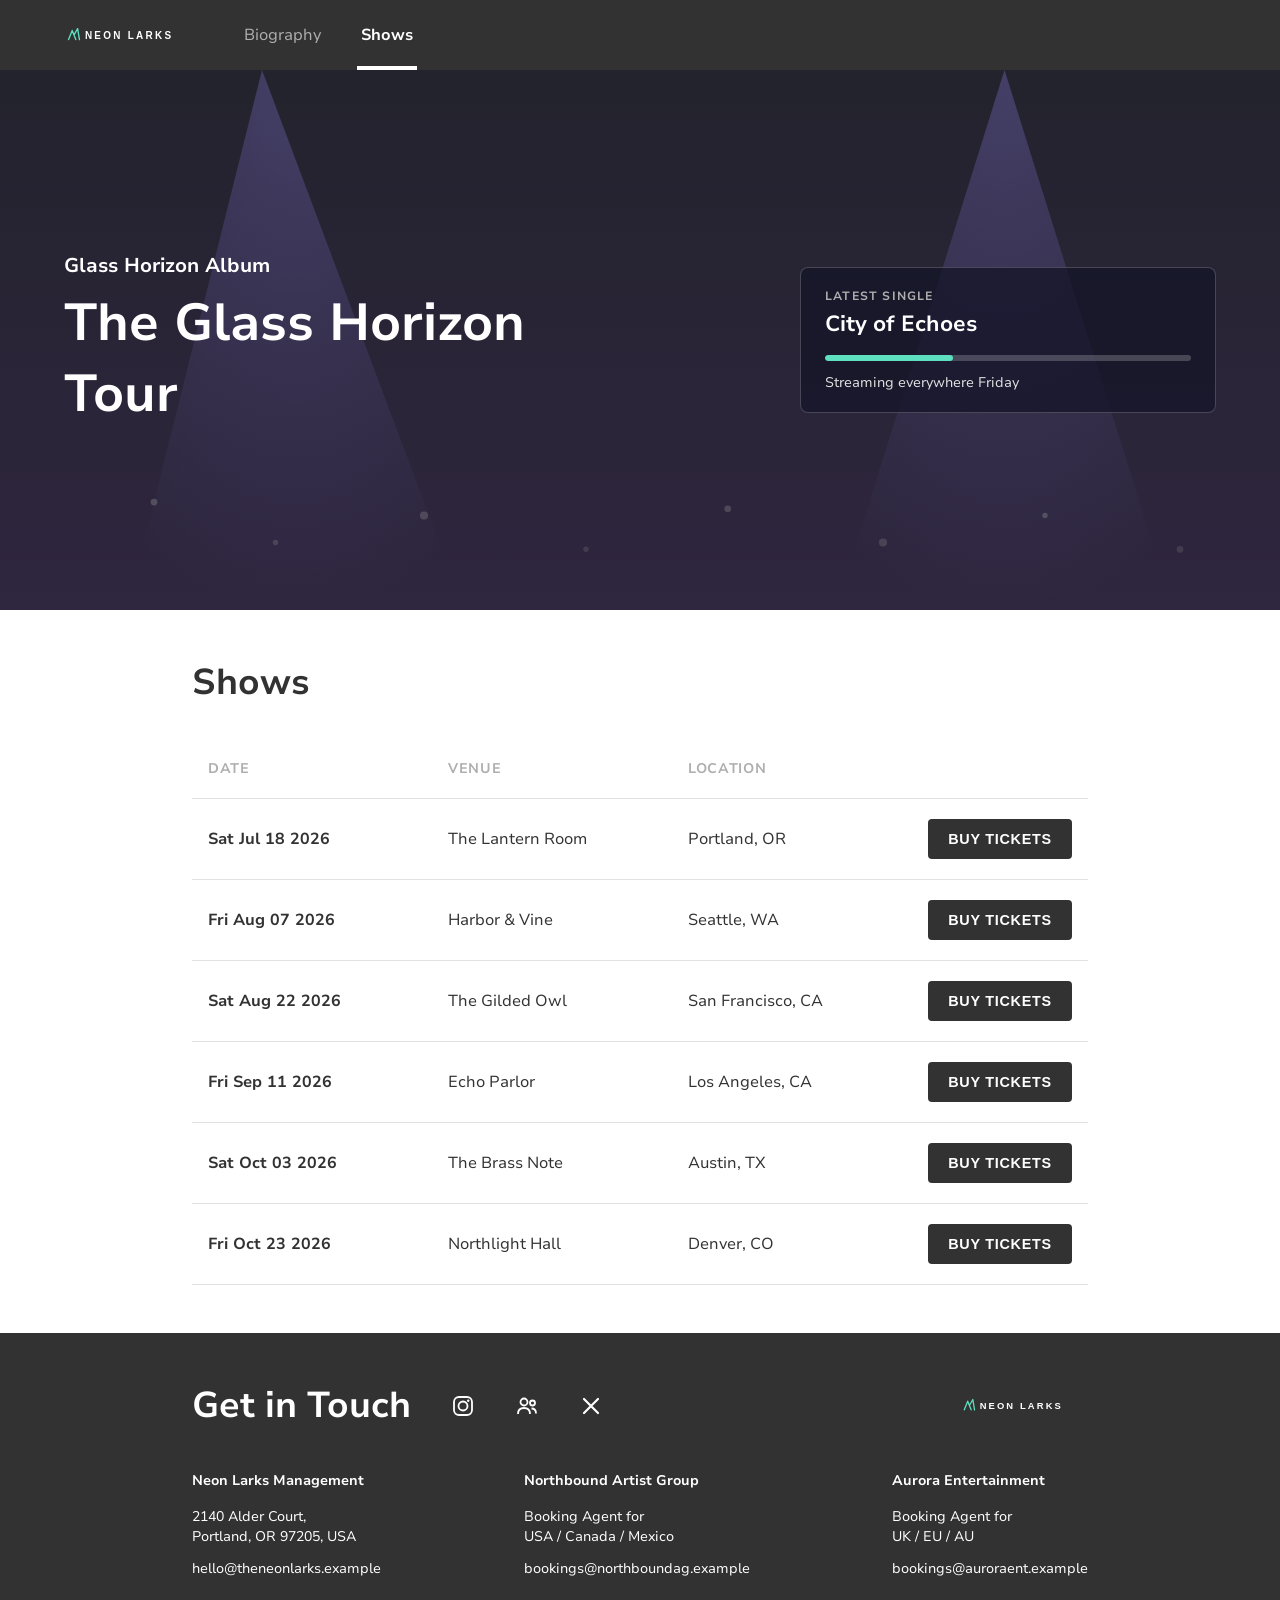
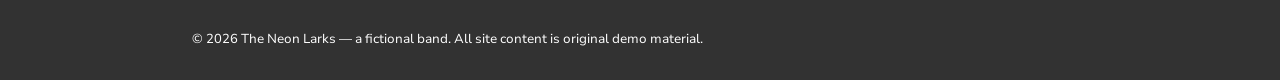
==== commit f5c42de9: "The Neon Larks — responsive demo band site Two-page site (biography + shows) for a fictional band, b" ====
--- a/pages/shows.html
+++ b/pages/shows.html
@@ -5,8 +5,10 @@
     <meta charset="UTF-8">
     <meta name="viewport" content="width=device-width, initial-scale=1.0">
     <meta name="author" content="Emerson Guimaraes">
-    <title>Band Site</title>
-    <link rel="stylesheet" href="../styles/patials/_global.scss">
+    <meta name="description" content="Upcoming shows and tickets for The Neon Larks — a fictional demo band site.">
+    <title>The Neon Larks | Shows</title>
+    <link rel="icon" href="../assets/logos/logo-neonlarks.svg" type="image/svg+xml">
+    <link rel="stylesheet" href="../styles/global.css">
     <link rel="stylesheet" href="../styles/shows.css">
 </head>
 
@@ -14,88 +16,87 @@
     <header>
         <nav class="header-nav">
             <a href="../index.html" class="header-logo">
-                <img src="../assets/logos/Logo-bandsite.svg" alt="Band Site Logo" class="header-logo-image">
+                <img src="../assets/logos/logo-neonlarks.svg" alt="Neon Larks logo" class="header-logo-image">
             </a>
             <ul class="header-nav-links">
                 <li><a href="../index.html">Biography</a></li>
-                <li class="active"><a href="#">Shows</a></li>
+                <li class="active"><a href="./shows.html">Shows</a></li>
             </ul>
         </nav>
 
-        <section>
-            <div class="header-container-background">
-                <div class="header-container-image-container">
-                    <section id="soundcloud-section">
-                        <iframe width="100%" height="300" scrolling="no" frameborder="no" allow="autoplay"
-                            src="https://w.soundcloud.com/player/?url=https%3A//api.soundcloud.com/tracks/535872399&color=%23ff5500&auto_play=false&hide_related=false&show_comments=true&show_user=true&show_reposts=false&show_teaser=true&visual=true"></iframe>
-                    </section>
-                    <img src="../assets/images/hero-shows.jpg" alt="Flowers Background" class="header-container-image">
-                </div>
-                <div class="header-container-text">
-                    <h3 class="header-container-text-h3">Beautiful Beasts Album</h3>
-                    <h1 class="header-container-text-h1">Stripes of Yellow x For The Stings</h1>
-                </div>
+        <section class="hero hero--shows">
+            <img src="../assets/images/hero-shows.svg" alt="Abstract stage-lights artwork" class="hero-bg">
+            <div class="hero-content">
+                <p class="hero-eyebrow">Glass Horizon Album</p>
+                <h1 class="hero-title">The Glass Horizon Tour</h1>
+            </div>
+            <div class="hero-player">
+                <p class="player-label">Latest Single</p>
+                <p class="player-track">City of Echoes</p>
+                <div class="player-bar"><span></span></div>
+                <p class="player-note">Streaming everywhere Friday</p>
             </div>
         </section>
     </header>
 
-
     <main>
-        <section id="shows">
+        <section id="shows" class="shows-section container">
             <h2>Shows</h2>
-            <div id="shows-list" class="shows-list">
-                <script src="../scripts/build-shows-page.js"></script>
+            <div class="show-header" aria-hidden="true">
+                <p class="show-cell">Date</p>
+                <p class="show-cell">Venue</p>
+                <p class="show-cell">Location</p>
+                <p class="show-cell"></p>
             </div>
+            <div id="shows-list" class="shows-list"></div>
         </section>
     </main>
 
     <footer class="footer">
-        <div class="footer-container">
-            <div class="footer-get-in-touch">
+        <div class="container">
+            <div class="footer-top">
                 <h2>Get in Touch</h2>
                 <div class="footer-social-icons">
-                    <a href="https://www.instagram.com/" class="footer-icon">
-                        <img src="../assets/icons/SVG/Icon-instagram.svg" alt="Instagram Icon">
+                    <a href="https://www.instagram.com/" class="footer-icon" aria-label="Instagram">
+                        <img src="../assets/icons/icon-camera.svg" alt="Instagram">
                     </a>
-                    <a href="https://www.Facebook.com/" class="footer-icon">
-                        <img src="../assets/icons/SVG/Icon-facebook.svg" alt="Facebook Icon">
+                    <a href="https://www.facebook.com/" class="footer-icon" aria-label="Facebook">
+                        <img src="../assets/icons/icon-people.svg" alt="Facebook">
                     </a>
-                    <a href="https://www.x.com/" class="footer-icon">
-                        <img src="../assets/icons/SVG/Icon-twitter.svg" alt="Twitter Icon">
+                    <a href="https://www.x.com/" class="footer-icon" aria-label="X">
+                        <img src="../assets/icons/icon-x.svg" alt="X">
                     </a>
                 </div>
+                <a href="../index.html" class="footer-logo">
+                    <img src="../assets/logos/logo-neonlarks.svg" alt="Neon Larks logo" class="footer-logo-image">
+                </a>
             </div>
 
             <div class="footer-contact-info">
                 <div class="footer-column">
-                    <h3>The Bees Knees Management</h3>
-                    <p>503 Broadway Penthouse,<br>New York, NY 10012, USA</p>
-                    <p><a href="mailto:info@thebeesknees.com">info@thebeesknees.com</a></p>
+                    <h3>Neon Larks Management</h3>
+                    <p>2140 Alder Court,<br>Portland, OR 97205, USA</p>
+                    <p><a href="mailto:hello@theneonlarks.example">hello@theneonlarks.example</a></p>
                 </div>
 
                 <div class="footer-column">
-                    <h3>Limitless Artist Group</h3>
-                    <p>Booking Agent for <br>USA / South America / Japan</p>
-                    <p><a href="mailto:bookings@limitlessag.com">bookings@limitlessag.com</a></p>
+                    <h3>Northbound Artist Group</h3>
+                    <p>Booking Agent for<br>USA / Canada / Mexico</p>
+                    <p><a href="mailto:bookings@northboundag.example">bookings@northboundag.example</a></p>
                 </div>
 
                 <div class="footer-column">
-                    <h3>ARCH Entertainment</h3>
-                    <p>Booking Agent for <br>UK / EU / AU</p>
-                    <p><a href="mailto:bookings@archentertainment.com">bookings@archentertainment.com</a></p>
+                    <h3>Aurora Entertainment</h3>
+                    <p>Booking Agent for<br>UK / EU / AU</p>
+                    <p><a href="mailto:bookings@auroraent.example">bookings@auroraent.example</a></p>
                 </div>
             </div>
-            <div class="footer-copyright">
-                <p>Copyright The Bees Knees © 2023 All Rights Reserved</p>
-            </div>
-        </div>
-        <div class="footer-brand-container">
-            <a href="#" class="footer-logo">
-                <img src="../assets/logos/Logo-bandsite.svg" alt="Band Site Logo" class="footer-logo-image">
-            </a>
+
+            <p class="footer-copyright">© 2026 The Neon Larks — a fictional band. All site content is original demo material.</p>
         </div>
     </footer>
 
+    <script src="../scripts/build-shows-page.js"></script>
 </body>
 
-</html>+</html>
--- a/styles/global.css
+++ b/styles/global.css
@@ -0,0 +1,317 @@
+/* ==========================================================================
+   Global styles — fonts, variables, header, hero, footer
+   Mobile-first: base styles target phones, min-width queries scale up.
+   Breakpoints: 768px (tablet), 1280px (desktop)
+   ========================================================================== */
+
+/* Fonts */
+@font-face {
+  font-family: "NunitoSans";
+  font-style: normal;
+  font-weight: 400;
+  src: url("../assets/fonts/NunitoSans-Regular.woff2") format("woff2"),
+    url("../assets/fonts/NunitoSans-Regular.woff") format("woff");
+}
+
+@font-face {
+  font-family: "NunitoSans";
+  font-style: normal;
+  font-weight: 500;
+  src: url("../assets/fonts/NunitoSans-Medium.woff2") format("woff2"),
+    url("../assets/fonts/NunitoSans-Medium.woff") format("woff");
+}
+
+@font-face {
+  font-family: "NunitoSans";
+  font-style: normal;
+  font-weight: 700;
+  src: url("../assets/fonts/NunitoSans-Bold.woff2") format("woff2"),
+    url("../assets/fonts/NunitoSans-Bold.woff") format("woff");
+}
+
+/* Variables */
+:root {
+  --color-black: #323232;
+  --color-silver: #afafaf;
+  --color-white: #ffffff;
+  --color-dark-black: #000000;
+  --color-mercury: #e1e1e1;
+  --color-alabaster: #fafafa;
+
+  --container-max: 64rem;
+  --page-padding: 1rem;
+}
+
+@media (min-width: 768px) {
+  :root {
+    --page-padding: 2.25rem;
+  }
+}
+
+@media (min-width: 1280px) {
+  :root {
+    --page-padding: 4rem;
+  }
+}
+
+/* Reset */
+*,
+*::before,
+*::after {
+  box-sizing: border-box;
+}
+
+body {
+  margin: 0;
+  font-family: "NunitoSans", sans-serif;
+  color: var(--color-black);
+}
+
+img {
+  max-width: 100%;
+  display: block;
+}
+
+/* Container: centers page sections */
+.container {
+  max-width: var(--container-max);
+  margin: 0 auto;
+  padding-left: var(--page-padding);
+  padding-right: var(--page-padding);
+}
+
+/* ==========================================================================
+   Header / nav
+   ========================================================================== */
+.header-nav {
+  background-color: var(--color-black);
+  display: flex;
+  flex-direction: column;
+  align-items: center;
+}
+
+.header-logo {
+  display: flex;
+  padding-top: 1rem;
+}
+
+.header-logo-image {
+  width: 7.5rem;
+}
+
+.header-nav-links {
+  list-style: none;
+  display: flex;
+  width: 100%;
+  margin: 0;
+  padding: 0;
+}
+
+.header-nav-links li {
+  flex: 1;
+  text-align: center;
+  position: relative;
+}
+
+.header-nav-links a {
+  display: block;
+  padding: 1rem 0 0.75rem;
+  color: var(--color-silver);
+  text-decoration: none;
+  border-bottom: 0.25rem solid transparent;
+}
+
+.header-nav-links li:hover a,
+.header-nav-links li.active a {
+  color: var(--color-white);
+  font-weight: 700;
+  border-bottom-color: var(--color-white);
+}
+
+@media (min-width: 768px) {
+  .header-nav {
+    flex-direction: row;
+    padding: 0 var(--page-padding);
+    gap: 2.5rem;
+  }
+
+  .header-logo {
+    padding: 0;
+  }
+
+  .header-logo-image {
+    width: 8.5rem;
+  }
+
+  .header-nav-links {
+    width: auto;
+    gap: 2rem;
+  }
+
+  .header-nav-links li {
+    flex: none;
+  }
+
+  .header-nav-links a {
+    padding: 1.5rem 0.25rem calc(1.5rem - 0.25rem);
+  }
+}
+
+/* ==========================================================================
+   Hero
+   ========================================================================== */
+.hero {
+  position: relative;
+  display: flex;
+  flex-direction: column;
+  justify-content: center;
+  min-height: 40vh;
+  padding: 2rem var(--page-padding);
+  color: var(--color-white);
+  overflow: hidden;
+}
+
+.hero-bg {
+  position: absolute;
+  inset: 0;
+  width: 100%;
+  height: 100%;
+  object-fit: cover;
+  z-index: 0;
+}
+
+/* Dark overlay so text stays readable on any image */
+.hero::before {
+  content: "";
+  position: absolute;
+  inset: 0;
+  background-color: rgba(50, 50, 50, 0.5);
+  z-index: 1;
+}
+
+.hero > :not(.hero-bg) {
+  position: relative;
+  z-index: 2;
+}
+
+.hero-title {
+  margin: 0;
+  font-size: 1.9rem;
+  font-weight: 700;
+}
+
+@media (min-width: 768px) {
+  .hero {
+    min-height: 50vh;
+  }
+
+  .hero-title {
+    font-size: 3.75rem;
+  }
+}
+
+@media (min-width: 1280px) {
+  .hero {
+    min-height: 60vh;
+  }
+}
+
+/* ==========================================================================
+   Footer
+   ========================================================================== */
+.footer {
+  background-color: var(--color-black);
+  color: var(--color-white);
+  padding: 2rem 0 1rem;
+  font-size: 0.9rem;
+}
+
+.footer-top {
+  display: flex;
+  flex-direction: column;
+  gap: 1rem;
+}
+
+.footer-top h2 {
+  margin: 0;
+  font-size: 1.75rem;
+}
+
+.footer-social-icons {
+  display: flex;
+  gap: 2.5rem;
+  align-items: center;
+}
+
+.footer-social-icons img {
+  width: 1.5rem;
+  height: 1.5rem;
+}
+
+.footer-logo-image {
+  width: 8rem;
+}
+
+.footer-contact-info {
+  display: flex;
+  flex-direction: column;
+  gap: 1rem;
+  margin: 1.5rem 0;
+}
+
+.footer-column h3 {
+  margin: 0 0 1rem;
+  font-size: 0.9rem;
+  font-weight: 700;
+}
+
+.footer-column p {
+  margin: 0 0 0.75rem;
+  line-height: 1.4;
+}
+
+.footer-column a {
+  color: var(--color-white);
+  text-decoration: none;
+}
+
+.footer-column a:hover {
+  text-decoration: underline;
+}
+
+.footer-copyright {
+  margin: 1.5rem 0 0;
+  font-size: 0.8rem;
+}
+
+@media (min-width: 768px) {
+  .footer {
+    padding: 3rem 0 2rem;
+  }
+
+  .footer-top {
+    flex-direction: row;
+    align-items: center;
+    gap: 2.5rem;
+  }
+
+  .footer-top h2 {
+    font-size: 2.25rem;
+  }
+
+  /* Push the brand logo to the far right of the top row */
+  .footer-logo {
+    margin-left: auto;
+  }
+
+  .footer-contact-info {
+    flex-direction: row;
+    justify-content: space-between;
+    gap: 2rem;
+    margin: 2.5rem 0;
+  }
+
+  .footer-column {
+    max-width: 15rem;
+  }
+}
--- a/styles/shows.css
+++ b/styles/shows.css
@@ -1,608 +1,223 @@
-/* Font Variables */
-/* Colors Variables */
-/* BansSite-Black */
-/* BansSite-Silver */
-/* BansSite-White */
-/* Secondary Colors */
-/* BansSite-DarkBlack */
-/* BansSite-Mercury */
-/* BansSite-Alabaster */
-/* Font Face */
-@font-face {
-  font-family: "NunitoSans-Regular";
-  font-style: normal;
-  font-weight: 400;
-  src: url("../../assets/fonts/NunitoSans-Regular.woff") format("woff");
-}
-@font-face {
-  font-family: "NunitoSans-Medium";
-  font-style: normal;
-  src: url("../../assets/fonts/NunitoSans-Medium.woff") format("woff");
-}
-@font-face {
-  font-family: "NunitoSans-Bold";
-  font-style: normal;
-  src: url("../../assets/fonts/NunitoSans-Bold.woff") format("woff");
-}
-/* Styles Start */
-body {
-  font-family: "NunitoSans-Regular", sans-serif;
+/* ==========================================================================
+   Shows page
+   ========================================================================== */
+
+/* --- Hero: title + latest-single card --- */
+.hero--shows {
+  gap: 2rem;
+  padding-top: 3rem;
+  padding-bottom: 3rem;
+}
+
+.hero-eyebrow {
+  margin: 0 0 0.5rem;
+  font-size: 0.9rem;
+  font-weight: 700;
+}
+
+.hero--shows .hero-title {
+  font-size: 1.6rem;
+}
+
+/* "Latest single" card (self-contained, no third-party embed) */
+.hero-player {
+  width: 100%;
+  max-width: 26rem;
+  padding: 1.25rem 1.5rem;
+  background-color: rgba(20, 20, 40, 0.75);
+  border: 1px solid rgba(255, 255, 255, 0.2);
+  border-radius: 0.5rem;
+}
+
+.player-label {
+  margin: 0 0 0.25rem;
+  font-size: 0.75rem;
+  font-weight: 700;
+  text-transform: uppercase;
+  letter-spacing: 0.1em;
+  color: var(--color-silver);
+}
+
+.player-track {
+  margin: 0 0 1rem;
+  font-size: 1.4rem;
+  font-weight: 700;
+}
+
+.player-bar {
+  height: 0.375rem;
+  border-radius: 0.25rem;
+  background-color: rgba(255, 255, 255, 0.2);
+  overflow: hidden;
+  margin-bottom: 0.75rem;
+}
+
+.player-bar span {
+  display: block;
+  width: 35%;
+  height: 100%;
+  border-radius: 0.25rem;
+  background-color: #5ee0c0;
+}
+
+.player-note {
   margin: 0;
-}
-
-.header-nav {
-  background-color: #323232;
-  display: flex;
-  align-items: center;
-  padding: 0;
-}
-@media screen and (max-width: 1279px) {
-  .header-nav {
+  font-size: 0.85rem;
+  color: var(--color-mercury);
+}
+
+@media (min-width: 768px) {
+  .hero--shows {
     flex-direction: row;
-  }
-}
-@media screen and (max-width: 767px) {
-  .header-nav {
-    flex-direction: column;
-  }
-}
-
-.header-logo {
-  display: flex;
-  align-items: center;
-  padding: 0 2rem;
-  margin-left: 3rem;
-}
-@media screen and (max-width: 1279px) {
-  .header-logo {
-    margin-left: 2rem;
-    gap: 1rem;
-    max-width: 8rem;
-  }
-}
-@media screen and (max-width: 767px) {
-  .header-logo {
-    flex-direction: column;
     align-items: center;
-    gap: 1rem;
-    padding: 0;
-    margin: 0;
-    justify-content: center;
-  }
-}
-
-.header-logo-image {
+    justify-content: space-between;
+    gap: 3rem;
+  }
+
+  .hero--shows .hero-title {
+    font-size: 2.5rem;
+  }
+
+  .hero-eyebrow {
+    font-size: 1.25rem;
+  }
+
+  .hero-content {
+    max-width: 32rem;
+  }
+
+  .hero-player {
+    flex-shrink: 0;
+  }
+}
+
+@media (min-width: 1280px) {
+  .hero--shows .hero-title {
+    font-size: 3.25rem;
+  }
+}
+
+/* --- Shows list --- */
+.shows-section {
+  padding-top: 1rem;
+  padding-bottom: 3rem;
+}
+
+.shows-section h2 {
+  font-size: 1.5rem;
+  margin: 1rem 0 1.5rem;
+}
+
+/* Shared grid template keeps the header and every row perfectly aligned */
+.show-header,
+.show-item {
+  display: grid;
+  grid-template-columns: 1fr;
+  gap: 0.5rem;
+  padding: 1rem 0.5rem;
+}
+
+/* Column headers: hidden on mobile (each cell carries its own label) */
+.show-header {
+  display: none;
+  color: var(--color-silver);
+}
+
+.show-header p {
+  margin: 0;
+}
+
+.show-header {
+  font-size: 0.85rem;
+  font-weight: 700;
+  text-transform: uppercase;
+  letter-spacing: 0.05em;
+  padding-bottom: 0.5rem;
+}
+
+.show-item {
+  border-bottom: 1px solid var(--color-mercury);
+  cursor: pointer;
+  transition: background-color 0.2s ease;
+}
+
+.show-item:first-of-type {
+  border-top: 1px solid var(--color-mercury);
+}
+
+.show-item:hover {
+  background-color: var(--color-alabaster);
+}
+
+.show-item.selected {
+  background-color: var(--color-mercury);
+}
+
+/* Per-cell label, mobile only */
+.show-cell-label {
   display: block;
-  width: auto;
-  height: auto;
-  -o-object-fit: contain;
-     object-fit: contain;
-  margin-right: 2rem;
-}
-@media screen and (max-width: 1279px) {
-  .header-logo-image {
-    margin-left: -1rem;
-    width: 9rem;
-  }
-}
-@media screen and (max-width: 767px) {
-  .header-logo-image {
-    padding-top: 1.5rem;
-    margin-right: 0;
-    width: 145%;
-  }
-}
-
-.header-nav-links {
-  list-style-type: none;
-  display: flex;
-  gap: 2rem;
+  color: var(--color-silver);
+  font-size: 0.8rem;
+  font-weight: 700;
+  text-transform: uppercase;
+  letter-spacing: 0.05em;
+  margin-bottom: 0.25rem;
+}
+
+.show-cell p {
+  margin: 0;
+  font-size: 1rem;
+}
+
+.show-cell--date p {
+  font-weight: 700;
+}
+
+.buy-tickets {
   width: 100%;
-  margin: 0;
-}
-@media screen and (max-width: 1279px) {
-  .header-nav-links {
+  margin-top: 0.75rem;
+  padding: 0.75rem 1rem;
+  white-space: nowrap;
+  border: none;
+  border-radius: 0.25rem;
+  background-color: var(--color-black);
+  color: var(--color-white);
+  font-size: 0.9rem;
+  font-weight: 700;
+  letter-spacing: 0.05em;
+  cursor: pointer;
+  transition: background-color 0.2s ease;
+}
+
+.buy-tickets:hover {
+  background-color: var(--color-dark-black);
+}
+
+@media (min-width: 768px) {
+  .shows-section h2 {
+    font-size: 2.25rem;
+    margin: 2rem 0;
+  }
+
+  .show-header,
+  .show-item {
+    grid-template-columns: 1.2fr 1.2fr 1.2fr 9rem;
     gap: 1.5rem;
-  }
-}
-@media screen and (max-width: 767px) {
-  .header-nav-links {
-    gap: 2rem;
-    font-size: 1.25rem;
-  }
-}
-.header-nav-links li {
-  display: inline-block;
-  text-align: center;
-  padding: 1.5rem;
-  position: relative;
-}
-@media screen and (max-width: 1279px) {
-  .header-nav-links li {
-    font-size: 1.15rem;
-  }
-}
-@media screen and (max-width: 767px) {
-  .header-nav-links li {
-    width: 100%;
-  }
-}
-.header-nav-links li::after {
-  content: "";
-  position: absolute;
-  bottom: 0;
-  left: 50%;
-  transform: translateX(-50%);
-  width: 1rem;
-  height: 0.25rem;
-  background-color: #ffffff;
-  visibility: hidden;
-}
-.header-nav-links li:hover::after, .header-nav-links li.active::after {
-  visibility: visible;
-  width: 70%;
-}
-@media screen and (max-width: 1279px) {
-  .header-nav-links li:hover::after, .header-nav-links li.active::after {
-    width: 60%;
-  }
-}
-@media screen and (max-width: 767px) {
-  .header-nav-links li:hover::after, .header-nav-links li.active::after {
-    width: 100%;
-  }
-}
-.header-nav-links li:hover, .header-nav-links li.active {
-  font-family: "NunitoSans-Bold", sans-serif;
-}
-.header-nav-links li:not(.active) {
-  font-family: "NunitoSans-Regular", sans-serif;
-}
-.header-nav-links li a {
-  color: #ffffff;
-  text-decoration: none;
-}
-
-footer {
-  background-color: #323232;
-  color: #ffffff;
-  padding: 3rem 2rem;
-  font-family: "NunitoSans-Regular", sans-serif;
-}
-footer .footer-container {
-  display: grid;
-  justify-content: space-between;
-  align-items: flex-start;
-  max-width: 85rem;
-  margin: 0 auto;
-}
-footer .footer-container .footer-get-in-touch {
-  min-width: 15rem;
-  display: flex;
-  align-items: center;
-  justify-content: left;
-}
-footer .footer-container .footer-get-in-touch h2 {
-  font-size: 2.5rem;
-}
-footer .footer-container .footer-get-in-touch .footer-social-icons {
-  margin-left: 4rem;
-  display: flex;
-  gap: 3rem;
-}
-footer .footer-container .footer-get-in-touch .footer-social-icons .footer-icon img {
-  width: 1.75rem;
-  height: 1.75rem;
-}
-footer .footer-container .footer-contact-info {
-  display: flex;
-  justify-content: space-between;
-  flex-wrap: wrap;
-  gap: 3rem;
-}
-footer .footer-container .footer-contact-info .footer-column {
-  width: 18rem;
-  font-size: 0.9rem;
-}
-footer .footer-container .footer-contact-info .footer-column h3 {
-  margin-bottom: 1.5rem;
-  font-family: "NunitoSans-Regular", sans-serif;
-  font-weight: 100;
-}
-footer .footer-container .footer-contact-info .footer-column p {
-  margin-bottom: 0.5rem;
-}
-footer .footer-container .footer-contact-info .footer-column p a {
-  text-decoration: none;
-  color: #ffffff;
-}
-footer .footer-container .footer-copyright {
-  text-align: left;
-  margin-top: 2rem;
-  font-size: 0.9rem;
-}
-footer .footer-brand-container {
-  position: relative;
-  display: flex;
-  justify-content: flex-end;
-  align-items: flex-start;
-}
-footer .footer-brand-container .footer-logo {
-  display: block;
-  position: relative;
-  margin-top: -19rem;
-  margin-right: 5rem;
-}
-footer .footer-brand-container .footer-logo .footer-logo-image {
-  width: 16vh;
-  height: auto;
-}
-@media screen and (max-width: 1279px) {
-  footer .footer-container .footer-get-in-touch {
-    width: 65%;
-  }
-  footer .footer-container .footer-get-in-touch .footer-social-icons {
-    gap: 2rem;
-  }
-  footer .footer-container .footer-contact-info {
-    width: 100%;
-  }
-  footer .footer-container .footer-contact-info .footer-column {
+    align-items: center;
+    padding: 1.25rem 1rem;
+  }
+
+  .show-header {
+    display: grid;
+  }
+
+  /* Desktop/tablet get column headers instead of per-cell labels */
+  .show-cell-label {
+    display: none;
+  }
+
+  .buy-tickets {
     width: auto;
-  }
-  footer .footer-container .footer-contact-info .footer-column h3 {
-    font-size: 0.9rem;
-  }
-  footer .footer-container .footer-contact-info .footer-column p {
-    font-size: 0.9rem;
-  }
-  footer .footer-container .footer-contact-info .footer-column p a {
-    text-decoration: none;
-    color: #ffffff;
-  }
-  footer .footer-container .footer-copyright {
-    font-size: 0.9rem;
-  }
-  footer .footer-brand-container .footer-logo {
-    position: absolute;
-    margin-right: -1rem;
-  }
-  footer .footer-brand-container .footer-logo .footer-logo-image {
-    width: 11vh;
-  }
-}
-@media screen and (max-width: 768px) {
-  footer {
-    padding: 1rem;
-  }
-  footer .footer-container {
-    display: flex;
-    flex-direction: column;
-  }
-  footer .footer-container .footer-get-in-touch {
-    display: block;
-    width: 70%;
-  }
-  footer .footer-container .footer-get-in-touch h2 {
-    font-size: 2.25rem;
-    margin-bottom: 1rem;
-  }
-  footer .footer-container .footer-get-in-touch .footer-social-icons {
-    margin: 0;
-    margin-bottom: 1rem;
-  }
-  footer .footer-container .footer-contact-info {
-    gap: 1rem;
-    width: 100%;
-    margin-bottom: 3rem;
-  }
-  footer .footer-container .footer-contact-info .footer-column h3 {
-    font-size: 1rem;
-  }
-  footer .footer-container .footer-contact-info .footer-column p {
-    font-size: 1rem;
-  }
-  footer .footer-container .footer-contact-info .footer-column p a {
-    text-decoration: none;
-    color: #ffffff;
-  }
-  footer .footer-container .footer-copyright {
-    font-size: 0.8rem;
-  }
-  footer .footer-brand-container {
-    position: absolute;
-  }
-  footer .footer-brand-container .footer-logo {
-    margin-top: -4.5rem;
-    margin-right: -9rem;
-  }
-  footer .footer-brand-container .footer-logo .footer-logo-image {
-    width: 18vh;
-  }
-}
-
-.header-container-background {
-  position: relative;
-  width: 100%;
-  height: 65vh;
-  overflow: hidden;
-}
-.header-container-background .header-container-image-container {
-  position: relative;
-  width: 100%;
-  height: 100%;
-  overflow: hidden;
-  display: flex;
-}
-.header-container-background .header-container-image-container::before {
-  content: "";
-  position: absolute;
-  width: 100%;
-  height: 100%;
-  background-color: #323232;
-  opacity: 0.5;
-  z-index: 1;
-}
-.header-container-background .header-container-image-container .header-container-image {
-  width: 100%;
-  height: auto;
-  position: absolute;
-  -o-object-fit: cover;
-     object-fit: cover;
-  top: 50%;
-  left: 50%;
-  transform: translate(-50%, -50%);
-}
-.header-container-background .header-container-image-container #soundcloud-section {
-  position: absolute;
-  top: 50%;
-  right: 8rem;
-  transform: translateY(-50%);
-  width: 25rem;
-  z-index: 2;
-}
-.header-container-background .header-container-image-container #soundcloud-section iframe {
-  width: 100%;
-  height: 300px;
-  border-radius: 4px;
-}
-.header-container-background .header-container-text {
-  position: absolute;
-  top: 50%;
-  left: 8rem;
-  transform: translateY(-50%);
-  z-index: 2;
-  color: #ffffff;
-  text-align: left;
-  max-width: 35%;
-}
-.header-container-background .header-container-text h3 {
-  font-size: 1.25rem;
-  margin-bottom: 0rem;
-}
-.header-container-background .header-container-text h1 {
-  font-size: 3.75rem;
-  font-family: "NunitoSans-Medium", sans-serif;
-  margin-top: 0.5rem;
-}
-@media screen and (max-width: 1279px) {
-  .header-container-background {
-    height: 50vh;
-  }
-  .header-container-background .header-container-image-container #soundcloud-section {
-    left: 3rem;
-    transform: none;
-  }
-  .header-container-background .header-container-image-container #soundcloud-section iframe {
-    height: 10.375rem;
-    border-radius: 0.5rem;
-  }
-  .header-container-background .header-container-text {
-    left: 3rem;
-    max-width: 85%;
-    top: 10rem;
-  }
-  .header-container-background .header-container-text h3 {
-    font-size: 2rem;
-  }
-  .header-container-background .header-container-text h1 {
-    font-size: 3.5rem;
-  }
-}
-@media screen and (max-width: 768px) {
-  .header-container-background {
-    height: 40vh;
-  }
-  .header-container-background .header-container-text {
-    left: 50%;
-    transform: translate(-50%, -50%);
-    text-align: left;
-    top: 6rem;
-    width: 95%;
-  }
-  .header-container-background .header-container-text h1 {
-    font-size: 1.9rem;
-  }
-  .header-container-background .header-container-text h3 {
-    font-size: 1rem;
-  }
-  .header-container-background .header-container-image-container #soundcloud-section {
-    left: 1rem;
-    transform: none;
-  }
-  .header-container-background .header-container-image-container #soundcloud-section iframe {
-    height: 8rem;
-    border-radius: 0.5rem;
-    width: 87%;
-  }
-}
-
-main {
-  display: flex;
-  justify-content: flex-end;
-  align-items: center;
-  height: 75vh;
-  width: auto;
-}
-main #soundcloud-section {
-  margin: 2rem 0;
-}
-main #soundcloud-section iframe {
-  border-radius: 0.3rem;
-}
-main #shows .shows-list {
-  display: flex;
-  flex-direction: column;
-  gap: 1.5rem;
-  margin-bottom: 3rem;
-  margin-right: 8rem;
-}
-main #shows h2 {
-  margin-bottom: -2rem;
-  margin-top: 5rem;
-  margin-left: -10rem;
-  font-size: 2.5rem;
-}
-main #shows .show-header {
-  display: flex;
-  justify-content: space-evenly;
-  align-items: center;
-}
-main #shows .show-item {
-  display: flex;
-  justify-content: space-between;
-  align-items: center;
-  padding: 1rem;
-  cursor: pointer;
-  transition: background-color 0.3s ease, border-color 0.3s ease;
-}
-main #shows .show-item:hover {
-  background-color: #e1e1e1;
-}
-main #shows .show-item.selected {
-  background-color: #323232;
-  color: #ffffff;
-}
-main #shows .show-item.selected .buy-tickets {
-  background-color: red;
-  color: #ffffff;
-}
-main #shows .show-item p {
-  margin: 0 4rem 0;
-  flex: 1;
-  text-align: left;
-  width: 10rem;
-}
-main #shows .show-item p.show-date {
-  font-weight: bold;
-  flex: 3;
-}
-main #shows .show-item p.show-venue {
-  text-align: center;
-  flex: 2;
-}
-main #shows .show-item p.show-location {
-  text-align: right;
-  flex: 3;
-}
-main #shows .show-item .buy-tickets {
-  padding: 0.5rem 1rem;
-  border: none;
-  border-radius: 0.3rem;
-  background-color: #323232;
-  color: #ffffff;
-  cursor: pointer;
-  transition: background-color 0.3s ease;
-}
-main #shows .show-item .buy-tickets:hover {
-  background-color: #323232;
-}
-@media screen and (max-width: 1279px) {
-  main {
-    height: 70vh;
-  }
-  main #shows {
-    width: 100%;
-    margin: 0;
-  }
-  main #shows h2 {
-    font-size: 2rem;
-    text-align: left;
-    margin-bottom: 1rem;
-    margin-left: 2rem;
     margin-top: 0;
   }
-  main #shows .show-header p.show-date, main #shows .show-header p.show-venue, main #shows .show-header p.show-location {
-    text-align: left;
-  }
-  main #shows .shows-list {
-    display: flex;
-    flex-direction: column;
-    gap: 1rem;
-    margin: 0;
-    width: 100%;
-  }
-  main #shows .show-item {
-    padding: 1rem;
-  }
-  main #shows .show-item p {
-    margin: 0.5rem 0;
-    font-size: 1rem;
-  }
-  main #shows .show-item p.show-date {
-    font-size: 1rem;
-    font-weight: normal;
-    text-align: left;
-  }
-  main #shows .show-item p.show-venue, main #shows .show-item p.show-location {
-    font-size: 1rem;
-    text-align: left;
-  }
-}
-@media screen and (max-width: 768px) {
-  main {
-    height: auto;
-  }
-  main #shows {
-    max-width: 100%;
-    margin: 0 auto;
-  }
-  main #shows h2 {
-    font-size: 1.75rem;
-    text-align: left;
-    margin-top: 2rem;
-  }
-  main #shows .shows-list {
-    display: flex;
-    flex-direction: column;
-    gap: 0;
-  }
-  main #shows .show-item {
-    display: flex;
-    flex-direction: column;
-  }
-  main #shows .show-item p {
-    margin: 0.5rem 0;
-    font-size: 1rem;
-    padding: 0.5rem;
-    margin-left: -10rem;
-  }
-  main #shows .show-item p.show-date {
-    font-weight: bold;
-    font-size: 1rem;
-    margin-bottom: 0.5rem;
-    margin-left: -10rem;
-  }
-  main #shows .show-item p.show-venue, main #shows .show-item p.show-location {
-    font-size: 1rem;
-    margin: 0.25rem 0;
-    margin-left: -10rem;
-  }
-  main #shows .show-item .buy-tickets {
-    display: block;
-    width: 100%;
-    padding: 0.75rem 0;
-    text-align: center;
-    font-weight: bold;
-  }
-}/*# sourceMappingURL=shows.css.map */+}
